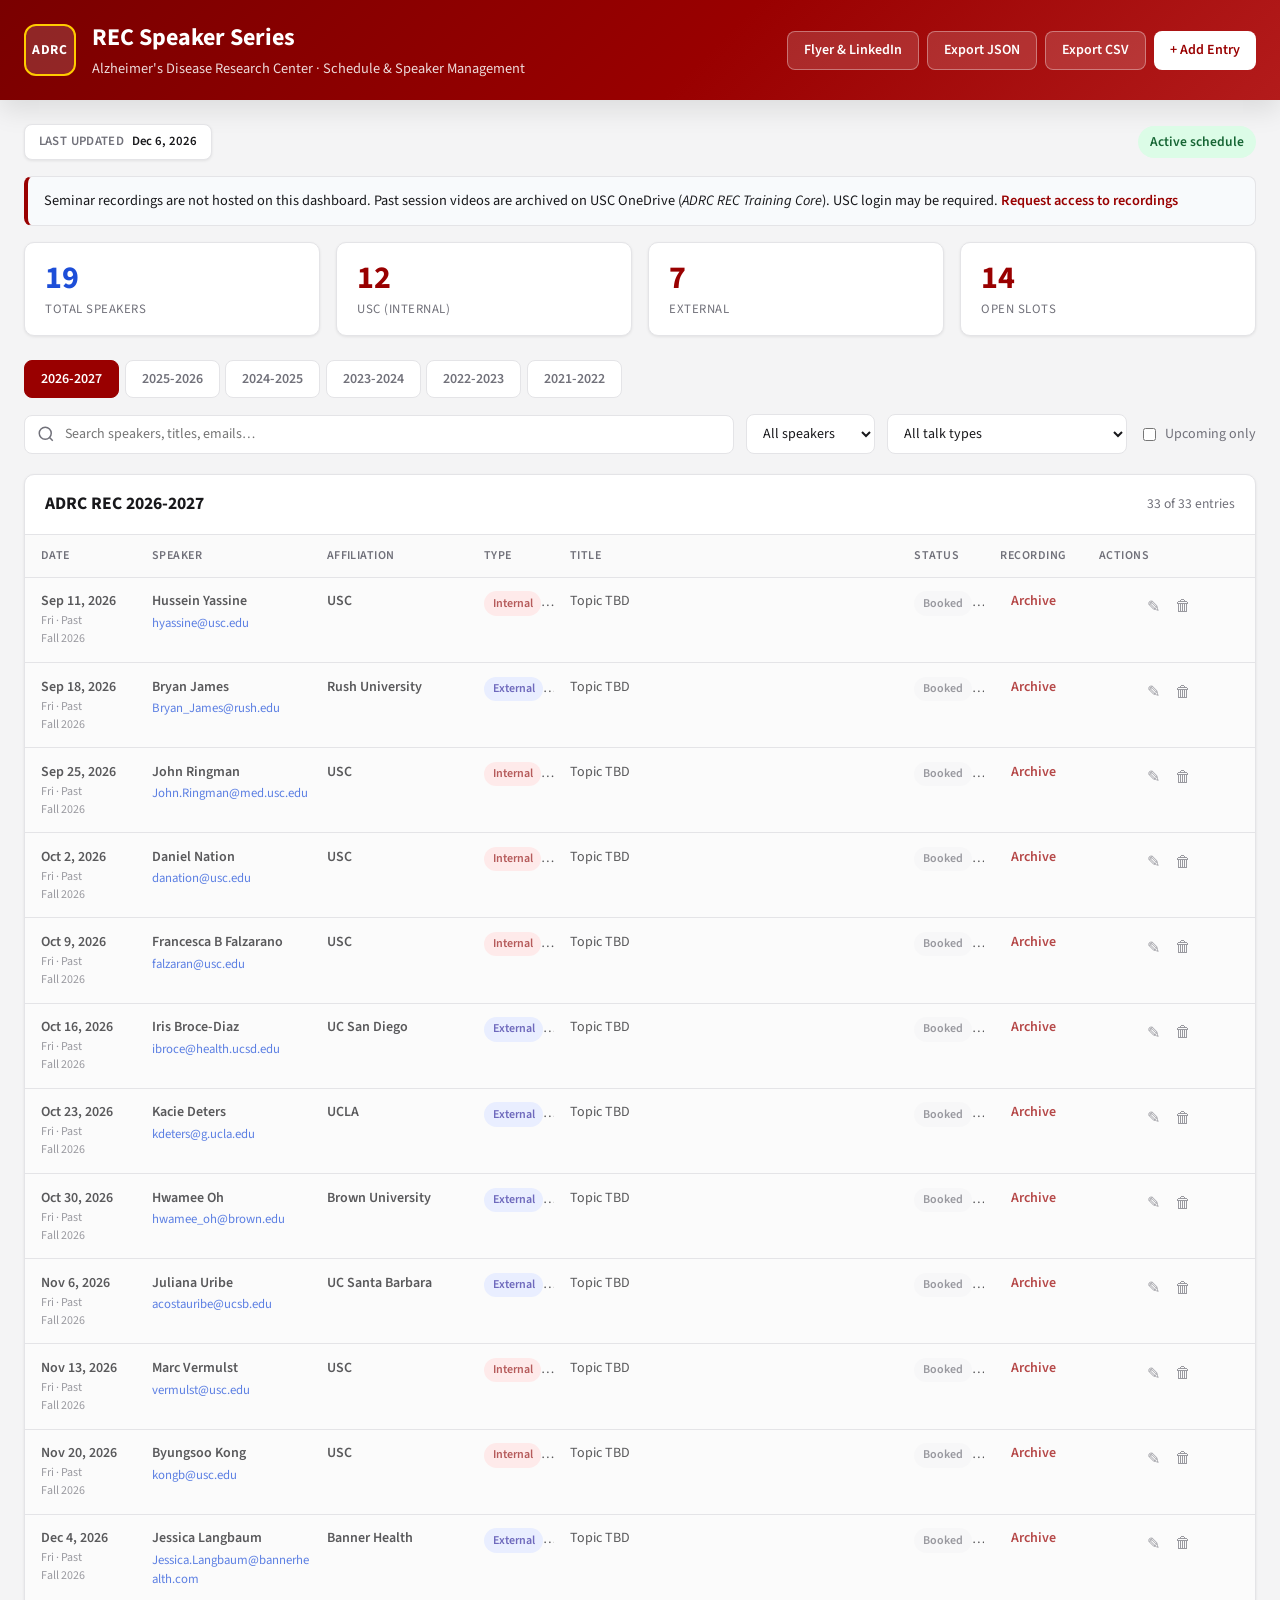
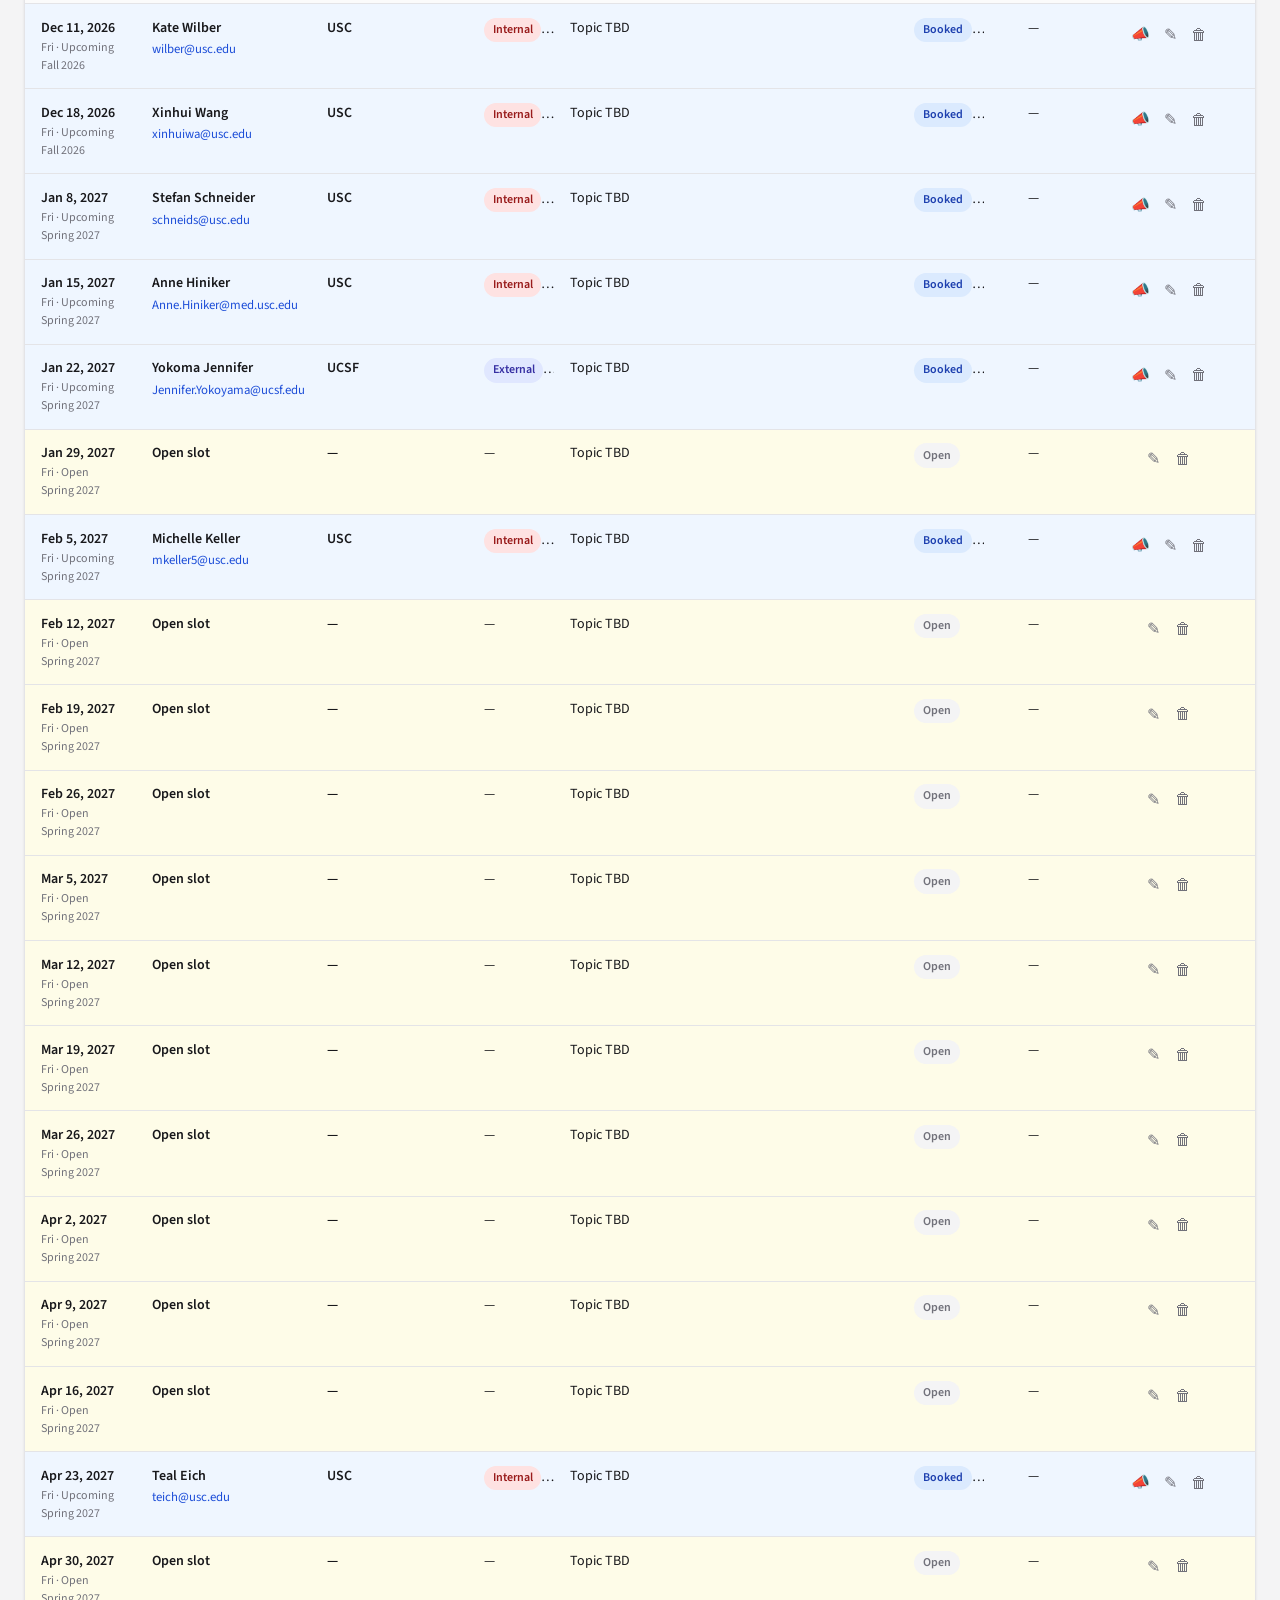
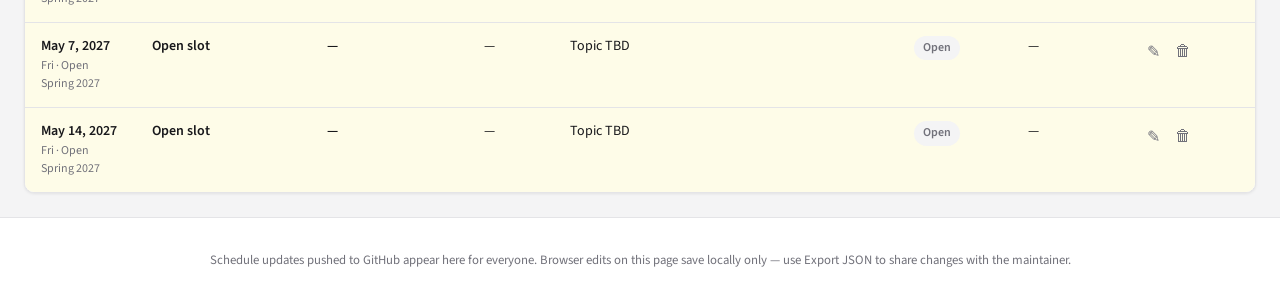
==== index.html @ efe8c53b "Fix dashboard load failure when opening HTML files locally. Remove file:// block, add GitHub JSON fa" ====
<!DOCTYPE html>
<html lang="en">
<head>
  <meta charset="UTF-8">
  <meta name="viewport" content="width=device-width, initial-scale=1.0">
  <title>ADRC REC Speaker Series Dashboard</title>
  <link rel="stylesheet" href="css/styles.css">
  <link rel="preconnect" href="https://fonts.googleapis.com">
  <link rel="preconnect" href="https://fonts.gstatic.com" crossorigin>
  <link href="https://fonts.googleapis.com/css2?family=Source+Sans+3:wght@400;500;600;700&display=swap" rel="stylesheet">
</head>
<body>
  <div class="app">
    <header class="header">
      <div class="header-content">
        <div class="header-brand">
          <div class="header-logo">ADRC</div>
          <div>
            <h1>REC Speaker Series</h1>
            <p class="subtitle">Alzheimer's Disease Research Center · Schedule &amp; Speaker Management</p>
          </div>
        </div>
        <div class="header-actions">
          <a href="marketing.html" class="btn btn-secondary" id="nav-marketing">Flyer &amp; LinkedIn</a>
          <button type="button" class="btn btn-secondary" id="btn-export-json" title="Download JSON backup">Export JSON</button>
          <button type="button" class="btn btn-secondary" id="btn-export-csv" title="Download CSV for current year">Export CSV</button>
          <button type="button" class="btn btn-primary" id="btn-add-entry">+ Add Entry</button>
        </div>
      </div>
    </header>

    <main class="main">
      <div class="meta-row">
        <div class="last-updated-box" id="last-updated-box">
          <span class="last-updated-label">Last updated</span>
          <span class="last-updated-value" id="last-updated-value">—</span>
        </div>
        <div class="season-status" id="season-status"></div>
      </div>

      <div class="recordings-banner">
        Seminar recordings are not hosted on this dashboard. Past session videos are archived on USC OneDrive
        (<em>ADRC REC Training Core</em>). USC login may be required.
        <a id="recordings-access-link" href="mailto:nikkhahb@usc.edu">Request access to recordings</a>
      </div>

      <section class="stats-bar" id="stats-bar"></section>

      <section class="controls">
        <div class="year-tabs" id="year-tabs" role="tablist"></div>
        <div class="filters">
          <div class="search-box">
            <svg width="18" height="18" viewBox="0 0 24 24" fill="none" stroke="currentColor" stroke-width="2">
              <circle cx="11" cy="11" r="8"/><path d="m21 21-4.3-4.3"/>
            </svg>
            <input type="search" id="search-input" placeholder="Search speakers, titles, emails…" autocomplete="off">
          </div>
          <select id="filter-speaker-type" class="filter-select">
            <option value="">All speakers</option>
            <option value="Internal">USC (Internal)</option>
            <option value="External">External</option>
          </select>
          <select id="filter-type" class="filter-select">
            <option value="">All talk types</option>
          </select>
          <label class="toggle-label">
            <input type="checkbox" id="upcoming-only">
            Upcoming only
          </label>
        </div>
      </section>

      <section class="schedule-section">
        <div class="section-header">
          <h2 id="year-title">Schedule</h2>
          <span class="entry-count" id="entry-count"></span>
        </div>
        <div class="table-wrap">
          <table class="schedule-table" id="schedule-table">
            <thead>
              <tr>
                <th class="col-date">Date</th>
                <th class="col-speaker">Speaker</th>
                <th class="col-affiliation">Affiliation</th>
                <th class="col-type">Type</th>
                <th class="col-title">Title</th>
                <th class="col-status">Status</th>
                <th class="col-recording">Recording</th>
                <th class="col-actions actions-col">Actions</th>
              </tr>
            </thead>
            <tbody id="schedule-body"></tbody>
          </table>
          <div class="empty-state hidden" id="empty-state">
            <p>No entries match your filters.</p>
            <button type="button" class="btn btn-primary" id="btn-add-from-empty">Add a speaker</button>
          </div>
        </div>
      </section>
    </main>

    <footer class="footer">
      <p>Schedule updates pushed to GitHub appear here for everyone. Browser edits on this page save locally only — use Export JSON to share changes with the maintainer.</p>
    </footer>
  </div>

  <!-- Entry Modal -->
  <div class="modal-overlay hidden" id="modal-overlay">
    <div class="modal" role="dialog" aria-labelledby="modal-title">
      <div class="modal-header">
        <h3 id="modal-title">Add Entry</h3>
        <button type="button" class="modal-close" id="modal-close" aria-label="Close">&times;</button>
      </div>
      <form id="entry-form" class="modal-body">
        <input type="hidden" id="entry-id">
        <input type="hidden" id="entry-year">

        <div class="form-row">
          <label class="form-label" for="entry-name">Speaker name</label>
          <input type="text" id="entry-name" class="form-input" placeholder="Dr. Jane Smith">
        </div>

        <div class="form-row">
          <label class="form-label" for="entry-email">Email</label>
          <input type="email" id="entry-email" class="form-input" placeholder="name@usc.edu">
        </div>

        <div class="form-row">
          <label class="form-label" for="entry-affiliation">University affiliation</label>
          <input type="text" id="entry-affiliation" class="form-input" placeholder="e.g. USC, UCLA, Mayo Clinic">
        </div>

        <div class="form-row">
          <label class="form-label" for="entry-speaker-type">Speaker type</label>
          <select id="entry-speaker-type" class="form-input">
            <option value="">— Auto-detect from email —</option>
            <option value="Internal">Internal (USC)</option>
            <option value="External">External</option>
          </select>
        </div>

        <div class="form-row">
          <label class="form-label" for="entry-date">Date</label>
          <input type="date" id="entry-date" class="form-input" required>
        </div>

        <div class="form-row">
          <label class="form-label" for="entry-title">Title / notes</label>
          <textarea id="entry-title" class="form-input" rows="3" placeholder="Talk title or holiday note"></textarea>
        </div>

        <div class="form-row">
          <label class="form-label" for="entry-talk-type">Talk type</label>
          <select id="entry-talk-type" class="form-input">
            <option value="">— Select —</option>
            <option value="Invited Speaker">Invited Speaker</option>
            <option value="External Speaker">External Speaker</option>
            <option value="Career Development">Career Development</option>
            <option value="Case Conference">Case Conference</option>
            <option value="National Webinar">National Webinar</option>
            <option value="Journal Club">Journal Club</option>
            <option value="Other">Other (custom)</option>
          </select>
        </div>

        <div class="form-row hidden" id="custom-type-row">
          <label class="form-label" for="entry-talk-type-custom">Custom talk type</label>
          <input type="text" id="entry-talk-type-custom" class="form-input" placeholder="e.g. Invited Speaker [by Dr. Ringman]">
        </div>

        <div class="form-row">
          <label class="form-label" for="entry-recording-url">Recording link <span class="form-optional">(optional)</span></label>
          <input type="url" id="entry-recording-url" class="form-input" placeholder="Paste OneDrive link for this talk's video">
          <p class="form-hint">Past talks without a direct link show an Archive button to the shared OneDrive folder.</p>
        </div>

        <fieldset class="form-fieldset">
          <legend class="form-legend">Marketing / flyer</legend>

          <div class="form-row">
            <label class="form-label" for="entry-professional-title">Professional title</label>
            <input type="text" id="entry-professional-title" class="form-input" placeholder="Associate Professor of Neurology">
          </div>

          <div class="form-row">
            <label class="form-label" for="entry-headshot-url">Headshot URL</label>
            <input type="url" id="entry-headshot-url" class="form-input" placeholder="https://… photo link for flyer">
          </div>

          <div class="form-row">
            <label class="form-label" for="entry-meeting-link">Zoom / registration link</label>
            <input type="url" id="entry-meeting-link" class="form-input" placeholder="https://usc.zoom.us/j/…">
          </div>

          <div class="form-row">
            <label class="form-label" for="entry-meeting-time">Meeting time</label>
            <input type="text" id="entry-meeting-time" class="form-input" placeholder="Fridays · 1:00–2:00 PM Pacific Time">
          </div>
        </fieldset>

        <div class="modal-footer">
          <button type="button" class="btn btn-danger hidden" id="btn-delete-entry">Delete</button>
          <div class="modal-footer-right">
            <button type="button" class="btn btn-secondary" id="btn-cancel">Cancel</button>
            <button type="submit" class="btn btn-primary">Save</button>
          </div>
        </div>
      </form>
    </div>
  </div>

  <div class="toast hidden" id="toast"></div>

  <script src="js/data-loader.js?v=1"></script>
  <script src="js/app.js?v=12"></script>
</body>
</html>
---- css/styles.css ----
:root {
  --cardinal: #990000;
  --cardinal-dark: #7a0000;
  --cardinal-light: #b31b1b;
  --gold: #ffcc00;
  --bg: #f4f4f5;
  --surface: #ffffff;
  --border: #e4e4e7;
  --text: #18181b;
  --text-muted: #71717a;
  --success: #16a34a;
  --warning: #ca8a04;
  --danger: #dc2626;
  --blocked: #78716c;
  --upcoming: #1d4ed8;
  --shadow: 0 1px 3px rgba(0, 0, 0, 0.08);
  --shadow-lg: 0 10px 25px rgba(0, 0, 0, 0.1);
  --radius: 10px;
  --font: 'Source Sans 3', system-ui, -apple-system, sans-serif;
}

*, *::before, *::after { box-sizing: border-box; }

body {
  margin: 0;
  font-family: var(--font);
  background: var(--bg);
  color: var(--text);
  line-height: 1.5;
  min-height: 100vh;
}

.app { min-height: 100vh; display: flex; flex-direction: column; }

/* Header */
.header {
  background: linear-gradient(135deg, var(--cardinal-dark) 0%, var(--cardinal) 55%, var(--cardinal-light) 100%);
  color: white;
  padding: 1.25rem 1.5rem;
  box-shadow: var(--shadow-lg);
}

.header-content {
  max-width: 1280px;
  margin: 0 auto;
  display: flex;
  align-items: center;
  justify-content: space-between;
  gap: 1rem;
  flex-wrap: wrap;
}

.header-brand { display: flex; align-items: center; gap: 1rem; }

.header-logo {
  width: 52px;
  height: 52px;
  background: rgba(255, 255, 255, 0.15);
  border: 2px solid var(--gold);
  border-radius: 12px;
  display: flex;
  align-items: center;
  justify-content: center;
  font-weight: 700;
  font-size: 0.85rem;
  letter-spacing: 0.05em;
}

.header h1 {
  margin: 0;
  font-size: 1.5rem;
  font-weight: 700;
}

.subtitle {
  margin: 0.15rem 0 0;
  opacity: 0.85;
  font-size: 0.9rem;
}

.header-actions { display: flex; gap: 0.5rem; flex-wrap: wrap; }

/* Buttons */
.btn {
  font-family: inherit;
  font-size: 0.875rem;
  font-weight: 600;
  padding: 0.5rem 1rem;
  border-radius: 8px;
  border: none;
  cursor: pointer;
  transition: background 0.15s, transform 0.1s;
  white-space: nowrap;
}

.btn:active { transform: scale(0.98); }

.btn-primary {
  background: white;
  color: var(--cardinal);
}

.btn-primary:hover { background: var(--gold); color: var(--text); }

.btn-secondary {
  background: rgba(255, 255, 255, 0.15);
  color: white;
  border: 1px solid rgba(255, 255, 255, 0.35);
}

.btn-secondary:hover { background: rgba(255, 255, 255, 0.25); }

.btn-danger {
  background: var(--danger);
  color: white;
}

.btn-danger:hover { background: #b91c1c; }

.btn-icon {
  background: none;
  border: none;
  cursor: pointer;
  padding: 0.35rem;
  border-radius: 6px;
  color: var(--text-muted);
  font-size: 1rem;
}

.btn-icon:hover { background: var(--bg); color: var(--cardinal); }

/* Main */
.main {
  flex: 1;
  max-width: 1280px;
  margin: 0 auto;
  padding: 1.5rem;
  width: 100%;
}

/* Meta row */
.meta-row {
  display: flex;
  align-items: center;
  justify-content: space-between;
  gap: 1rem;
  flex-wrap: wrap;
  margin-bottom: 1rem;
}

.last-updated-box {
  display: inline-flex;
  align-items: center;
  gap: 0.5rem;
  background: var(--surface);
  border: 1px solid var(--border);
  border-radius: 8px;
  padding: 0.45rem 0.85rem;
  font-size: 0.8rem;
  box-shadow: var(--shadow);
}

.last-updated-label {
  color: var(--text-muted);
  font-weight: 600;
  text-transform: uppercase;
  letter-spacing: 0.03em;
}

.last-updated-value {
  color: var(--text);
  font-weight: 600;
}

.season-status {
  font-size: 0.85rem;
  font-weight: 600;
  padding: 0.35rem 0.75rem;
  border-radius: 999px;
}

.season-status.active {
  background: #dcfce7;
  color: #166534;
}

.season-status.archive {
  background: #f4f4f5;
  color: var(--text-muted);
}

.recordings-banner {
  background: #f8fafc;
  border: 1px solid var(--border);
  border-left: 4px solid var(--cardinal);
  border-radius: 8px;
  padding: 0.85rem 1rem;
  margin-bottom: 1rem;
  font-size: 0.9rem;
  color: var(--text);
  line-height: 1.5;
}

.recordings-banner a {
  color: var(--cardinal);
  font-weight: 600;
  text-decoration: none;
  white-space: nowrap;
}

.recordings-banner a:hover { text-decoration: underline; }

/* Stats */
.stats-bar {
  display: grid;
  grid-template-columns: repeat(auto-fit, minmax(160px, 1fr));
  gap: 1rem;
  margin-bottom: 1.5rem;
}

.stat-card {
  background: var(--surface);
  border-radius: var(--radius);
  padding: 1rem 1.25rem;
  box-shadow: var(--shadow);
  border: 1px solid var(--border);
}

.stat-value {
  font-size: 2rem;
  font-weight: 700;
  color: var(--cardinal);
  line-height: 1.2;
  min-height: 2rem;
}

.stat-label {
  font-size: 0.8rem;
  color: var(--text-muted);
  text-transform: uppercase;
  letter-spacing: 0.04em;
  margin-top: 0.15rem;
}

.stat-card.highlight .stat-value { color: var(--upcoming); }

/* Controls */
.controls { margin-bottom: 1.25rem; }

.year-tabs {
  display: flex;
  gap: 0.35rem;
  flex-wrap: wrap;
  margin-bottom: 1rem;
}

.year-tab {
  font-family: inherit;
  font-size: 0.875rem;
  font-weight: 600;
  padding: 0.5rem 1rem;
  border-radius: 8px;
  border: 1px solid var(--border);
  background: var(--surface);
  color: var(--text-muted);
  cursor: pointer;
  transition: all 0.15s;
}

.year-tab:hover { border-color: var(--cardinal); color: var(--cardinal); }

.year-tab.active {
  background: var(--cardinal);
  border-color: var(--cardinal);
  color: white;
}

.filters {
  display: flex;
  gap: 0.75rem;
  flex-wrap: wrap;
  align-items: center;
}

.search-box {
  flex: 1;
  min-width: 220px;
  display: flex;
  align-items: center;
  gap: 0.5rem;
  background: var(--surface);
  border: 1px solid var(--border);
  border-radius: 8px;
  padding: 0.45rem 0.75rem;
  color: var(--text-muted);
}

.search-box input {
  flex: 1;
  border: none;
  outline: none;
  font-family: inherit;
  font-size: 0.875rem;
  background: transparent;
  color: var(--text);
}

.filter-select {
  font-family: inherit;
  font-size: 0.875rem;
  padding: 0.5rem 0.75rem;
  border-radius: 8px;
  border: 1px solid var(--border);
  background: var(--surface);
  color: var(--text);
  cursor: pointer;
}

.toggle-label {
  display: flex;
  align-items: center;
  gap: 0.4rem;
  font-size: 0.875rem;
  color: var(--text-muted);
  cursor: pointer;
  user-select: none;
}

/* Schedule table */
.schedule-section {
  background: var(--surface);
  border-radius: var(--radius);
  box-shadow: var(--shadow);
  border: 1px solid var(--border);
  overflow: hidden;
}

.section-header {
  display: flex;
  align-items: center;
  justify-content: space-between;
  padding: 1rem 1.25rem;
  border-bottom: 1px solid var(--border);
}

.section-header h2 {
  margin: 0;
  font-size: 1.1rem;
}

.entry-count {
  font-size: 0.85rem;
  color: var(--text-muted);
}

.table-wrap { overflow-x: auto; }

.schedule-table {
  width: 100%;
  border-collapse: collapse;
  font-size: 0.875rem;
  table-layout: fixed;
}

.col-date { width: 9%; }
.col-speaker { width: 15%; }
.col-affiliation { width: 12%; }
.col-type { width: 7%; }
.col-title { width: 28%; }
.col-status { width: 7%; }
.col-recording { width: 8%; }
.col-actions { width: 7%; }

.schedule-table th,
.schedule-table td {
  overflow: hidden;
  text-overflow: ellipsis;
}

.schedule-table th.col-speaker,
.schedule-table td.speaker-cell {
  padding-right: 0.4rem;
}

.schedule-table th.col-affiliation,
.schedule-table td.affiliation-cell {
  padding-left: 0.4rem;
  padding-right: 0.4rem;
}

.schedule-table th {
  text-align: left;
  padding: 0.75rem 1rem;
  background: #fafafa;
  font-weight: 600;
  font-size: 0.75rem;
  text-transform: uppercase;
  letter-spacing: 0.04em;
  color: var(--text-muted);
  border-bottom: 1px solid var(--border);
  white-space: nowrap;
}

.schedule-table td {
  padding: 0.85rem 1rem;
  border-bottom: 1px solid var(--border);
  vertical-align: top;
}

.schedule-table tbody tr:last-child td { border-bottom: none; }

.schedule-table tbody tr:hover { background: #fafafa; }

.schedule-table tbody tr.row-upcoming {
  background: #eff6ff;
}

.schedule-table tbody tr.row-upcoming:hover { background: #dbeafe; }

.schedule-table tbody tr.row-past {
  background: #fafafa;
  opacity: 0.72;
}

.schedule-table tbody tr.row-past:hover { opacity: 0.85; }

.schedule-table tbody tr.row-blocked {
  background: #fafaf9;
  color: var(--blocked);
}

.schedule-table tbody tr.row-blocked td { font-style: italic; }

.date-cell { white-space: nowrap; font-weight: 600; min-width: 110px; }

.date-cell .day-name {
  display: block;
  font-size: 0.75rem;
  font-weight: 400;
  color: var(--text-muted);
}

.speaker-cell {
  max-width: 0;
  word-wrap: break-word;
}

.speaker-cell .speaker-name { font-weight: 600; }

.speaker-cell .speaker-email {
  display: block;
  font-size: 0.8rem;
  color: var(--text-muted);
  margin-top: 0.1rem;
}

.speaker-cell .speaker-email a {
  color: var(--upcoming);
  text-decoration: none;
}

.speaker-cell .speaker-email a:hover { text-decoration: underline; }

.title-cell {
  max-width: 0;
  word-wrap: break-word;
  white-space: normal;
}

.affiliation-cell {
  font-size: 0.875rem;
  max-width: 0;
  word-wrap: break-word;
  white-space: normal;
}

.affiliation-cell .affiliation-name { font-weight: 600; }

.type-badge {
  display: inline-block;
  font-size: 0.75rem;
  font-weight: 600;
  padding: 0.2rem 0.55rem;
  border-radius: 999px;
  background: #f4f4f5;
  color: var(--text-muted);
  white-space: nowrap;
}

.type-badge.invited { background: #fef3c7; color: #92400e; }
.type-badge.external { background: #dbeafe; color: #1e40af; }
.type-badge.career { background: #dcfce7; color: #166534; }
.type-badge.case { background: #f3e8ff; color: #6b21a8; }
.type-badge.blocked { background: #f5f5f4; color: var(--blocked); }
.type-badge.internal { background: #fee2e2; color: #991b1b; }
.type-badge.external { background: #e0e7ff; color: #3730a3; }

.type-cell { white-space: nowrap; }

.recording-cell {
  white-space: nowrap;
  text-align: center;
}

.recording-link {
  color: var(--cardinal);
  font-weight: 600;
  text-decoration: none;
}

.recording-link:hover { text-decoration: underline; }

.form-optional {
  font-weight: 400;
  color: var(--text-muted);
}

.form-hint {
  margin: 0.35rem 0 0;
  font-size: 0.8rem;
  color: var(--text-muted);
  line-height: 1.4;
}

.form-fieldset {
  border: 1px solid var(--border);
  border-radius: 8px;
  padding: 0.75rem 1rem 0.5rem;
  margin: 0.5rem 0 0;
}

.form-legend {
  font-size: 0.8rem;
  font-weight: 700;
  text-transform: uppercase;
  letter-spacing: 0.04em;
  color: var(--text-muted);
  padding: 0 0.35rem;
}

.btn-flyer {
  text-decoration: none;
  font-size: 0.95rem;
}

.header-actions a.btn {
  text-decoration: none;
  display: inline-flex;
  align-items: center;
}

.schedule-table tbody tr.row-open {
  background: #fefce8;
}

.schedule-table tbody tr.row-open:hover { background: #fef9c3; }

.type-badge.scheduled { background: #dbeafe; color: #1e40af; }

.actions-col { width: 100px; text-align: center; }

.row-actions {
  display: flex;
  gap: 0.2rem;
  align-items: center;
  justify-content: center;
}

.empty-state {
  text-align: center;
  padding: 3rem 1rem;
  color: var(--text-muted);
}

.empty-state p { margin-bottom: 1rem; }

.empty-state a {
  color: var(--cardinal);
  font-weight: 600;
}

.hidden { display: none !important; }

/* Footer */
.footer {
  text-align: center;
  padding: 1.25rem;
  font-size: 0.8rem;
  color: var(--text-muted);
  border-top: 1px solid var(--border);
  background: var(--surface);
}

.footer code {
  background: var(--bg);
  padding: 0.15rem 0.4rem;
  border-radius: 4px;
  font-size: 0.75rem;
}

/* Modal */
.modal-overlay {
  position: fixed;
  inset: 0;
  background: rgba(0, 0, 0, 0.45);
  display: flex;
  align-items: center;
  justify-content: center;
  padding: 1rem;
  z-index: 1000;
}

.modal {
  background: var(--surface);
  border-radius: var(--radius);
  width: 100%;
  max-width: 520px;
  max-height: 90vh;
  overflow-y: auto;
  box-shadow: var(--shadow-lg);
}

.modal-header {
  display: flex;
  align-items: center;
  justify-content: space-between;
  padding: 1rem 1.25rem;
  border-bottom: 1px solid var(--border);
}

.modal-header h3 { margin: 0; font-size: 1.1rem; }

.modal-close {
  background: none;
  border: none;
  font-size: 1.5rem;
  cursor: pointer;
  color: var(--text-muted);
  line-height: 1;
  padding: 0.25rem;
}

.modal-close:hover { color: var(--text); }

.modal-body { padding: 1.25rem; }

.form-row { margin-bottom: 1rem; }

.form-label {
  display: block;
  font-size: 0.8rem;
  font-weight: 600;
  margin-bottom: 0.35rem;
  color: var(--text-muted);
  text-transform: uppercase;
  letter-spacing: 0.03em;
}

.form-input {
  width: 100%;
  font-family: inherit;
  font-size: 0.9rem;
  padding: 0.55rem 0.75rem;
  border: 1px solid var(--border);
  border-radius: 8px;
  background: white;
  color: var(--text);
}

.form-input:focus {
  outline: none;
  border-color: var(--cardinal);
  box-shadow: 0 0 0 3px rgba(153, 0, 0, 0.12);
}

textarea.form-input { resize: vertical; min-height: 72px; }

.modal-footer {
  display: flex;
  align-items: center;
  justify-content: space-between;
  padding-top: 0.5rem;
  border-top: 1px solid var(--border);
  margin-top: 0.5rem;
}

.modal-footer-right { display: flex; gap: 0.5rem; margin-left: auto; }

/* Toast */
.toast {
  position: fixed;
  bottom: 1.5rem;
  right: 1.5rem;
  background: var(--text);
  color: white;
  padding: 0.75rem 1.25rem;
  border-radius: 8px;
  font-size: 0.875rem;
  font-weight: 500;
  box-shadow: var(--shadow-lg);
  z-index: 2000;
  animation: slideIn 0.25s ease;
}

.toast.success { background: var(--success); }

@keyframes slideIn {
  from { transform: translateY(1rem); opacity: 0; }
  to { transform: translateY(0); opacity: 1; }
}

/* Responsive */
@media (max-width: 768px) {
  .header-content { flex-direction: column; align-items: flex-start; }
  .header-actions { width: 100%; }
  .header-actions .btn { flex: 1; text-align: center; }
  .actions-col { display: none; }
  .schedule-table th:last-child,
  .schedule-table td:last-child { display: none; }
}
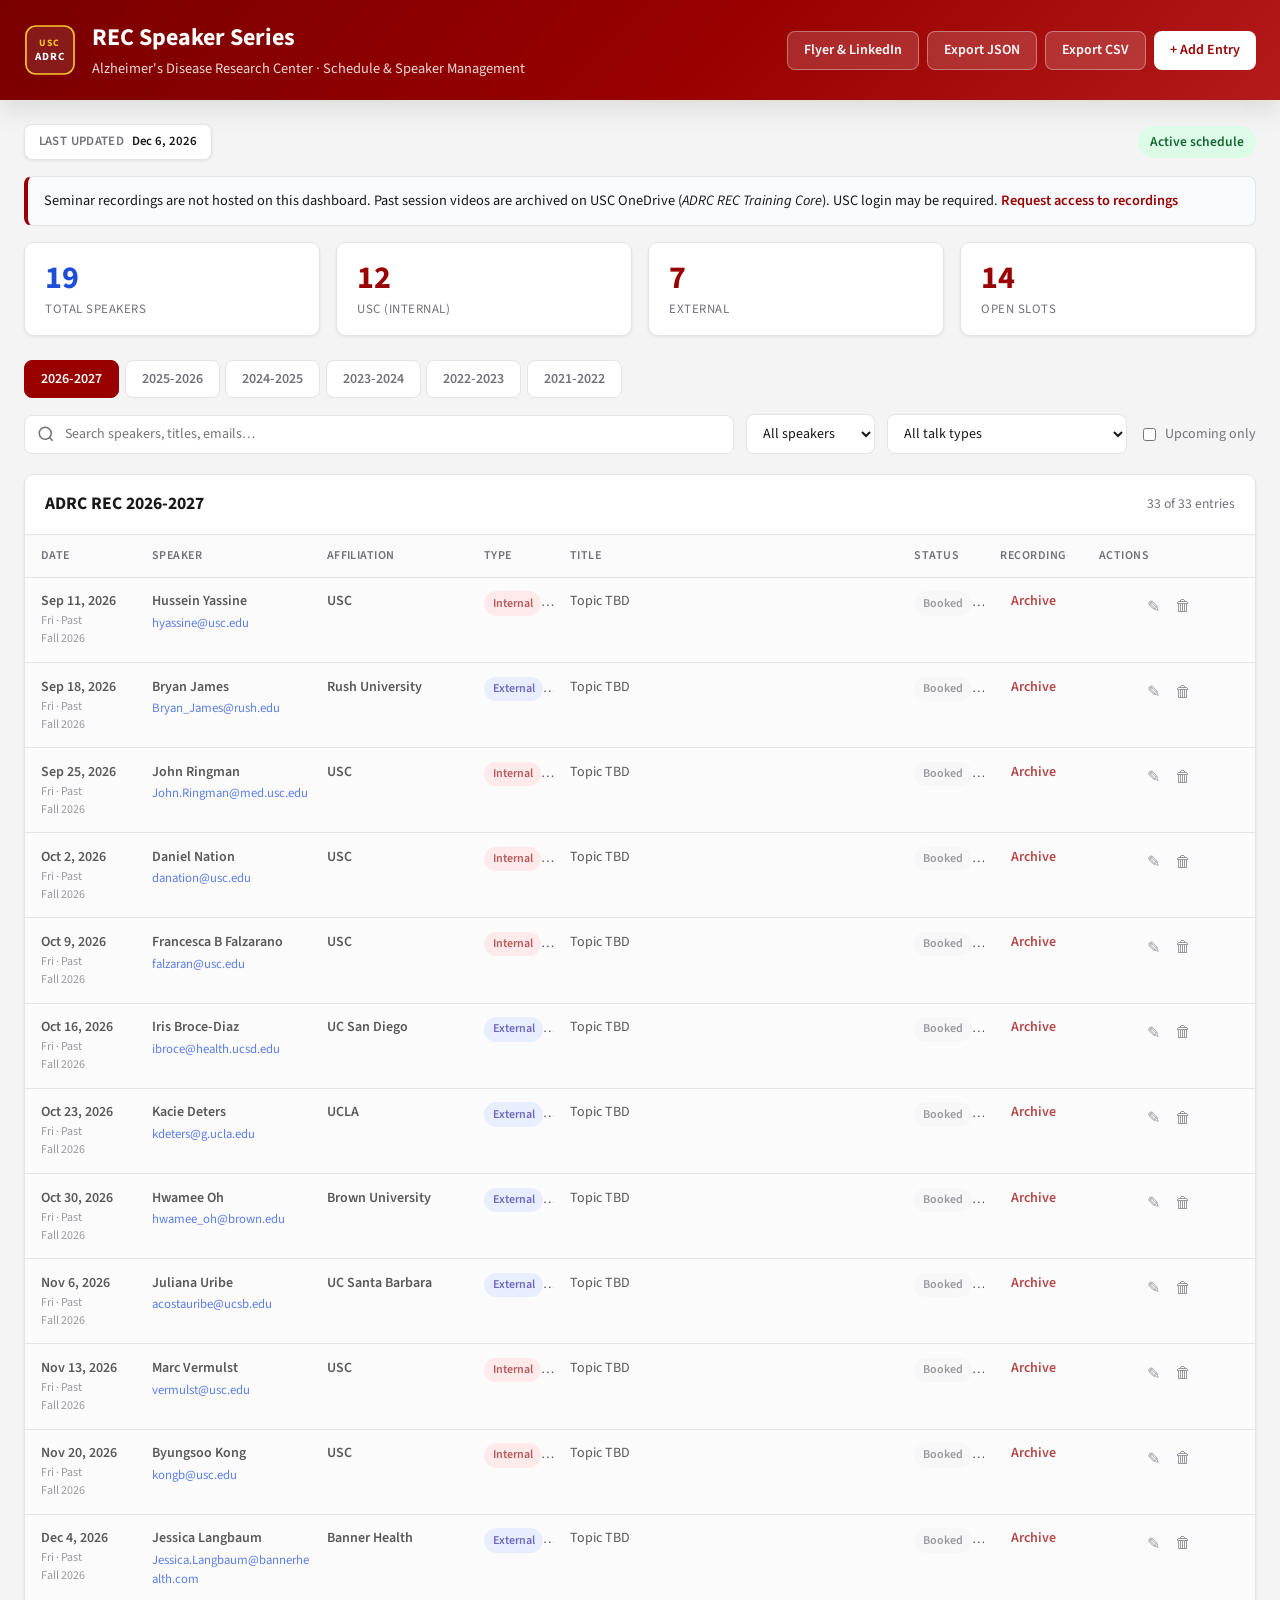
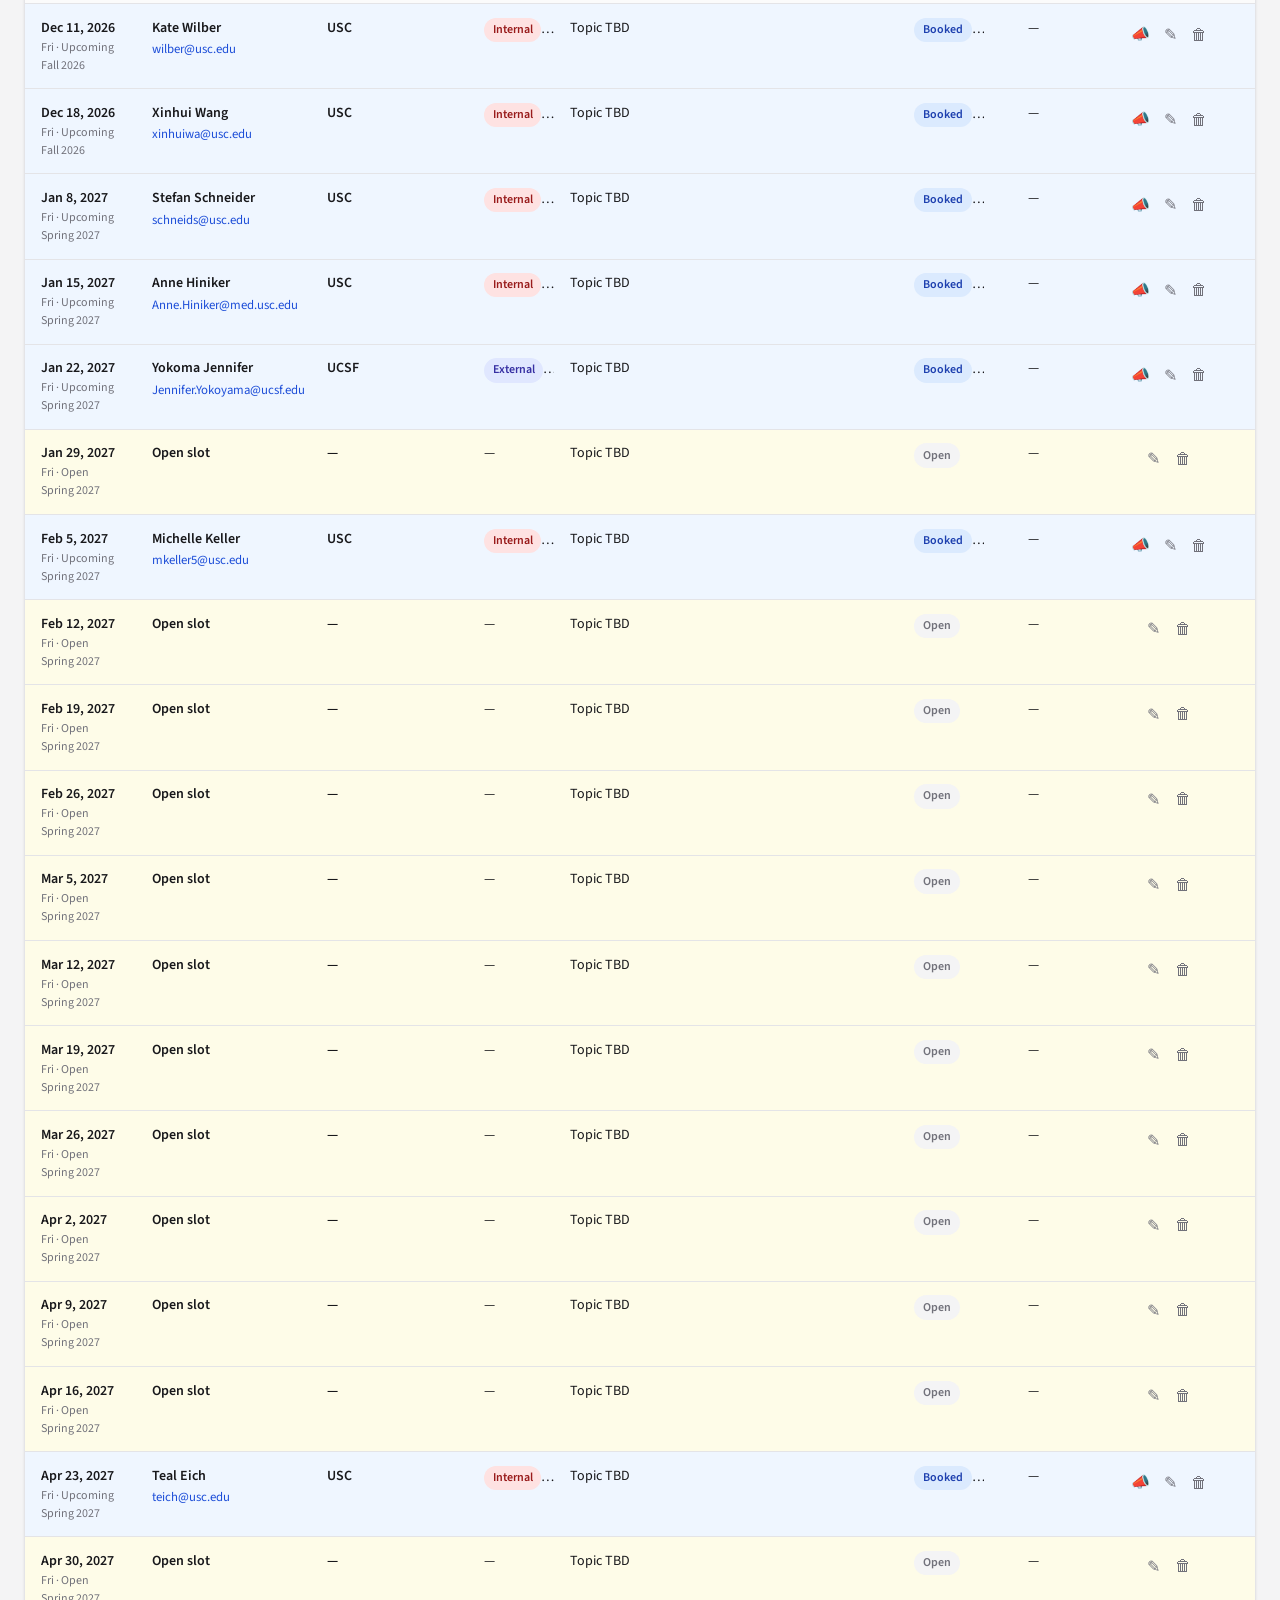
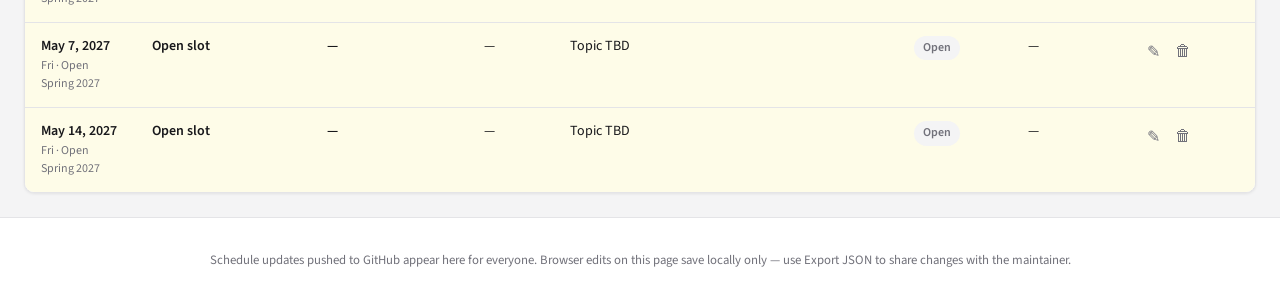
==== commit fc8ac947: "Replace cramped header logo with proper USC ADRC SVG mark. Stack USC and ADRC on separate lines in a" ====
--- a/index.html
+++ b/index.html
@@ -14,7 +14,13 @@
     <header class="header">
       <div class="header-content">
         <div class="header-brand">
-          <div class="header-logo">ADRC</div>
+          <div class="brand-mark brand-mark-sm" role="img" aria-label="USC ADRC">
+            <svg class="brand-mark-svg" viewBox="0 0 80 80" xmlns="http://www.w3.org/2000/svg" aria-hidden="true">
+              <rect x="3" y="3" width="74" height="74" rx="15" fill="rgba(255,255,255,0.1)" stroke="#FFC72C" stroke-width="2.5"/>
+              <text x="40" y="34" text-anchor="middle" fill="#FFC72C" font-family="'Source Sans 3', system-ui, sans-serif" font-size="15" font-weight="700" letter-spacing="3">USC</text>
+              <text x="40" y="56" text-anchor="middle" fill="#FFFFFF" font-family="'Source Sans 3', system-ui, sans-serif" font-size="17" font-weight="700" letter-spacing="1.5">ADRC</text>
+            </svg>
+          </div>
           <div>
             <h1>REC Speaker Series</h1>
             <p class="subtitle">Alzheimer's Disease Research Center · Schedule &amp; Speaker Management</p>
--- a/css/styles.css
+++ b/css/styles.css
@@ -66,6 +66,23 @@
   letter-spacing: 0.05em;
 }
 
+.brand-mark {
+  flex-shrink: 0;
+  line-height: 0;
+}
+
+.brand-mark-svg {
+  display: block;
+  width: 3.25rem;
+  height: 3.25rem;
+  filter: drop-shadow(0 3px 8px rgba(0, 0, 0, 0.2));
+}
+
+.brand-mark-sm .brand-mark-svg {
+  width: 3.25rem;
+  height: 3.25rem;
+}
+
 .header h1 {
   margin: 0;
   font-size: 1.5rem;
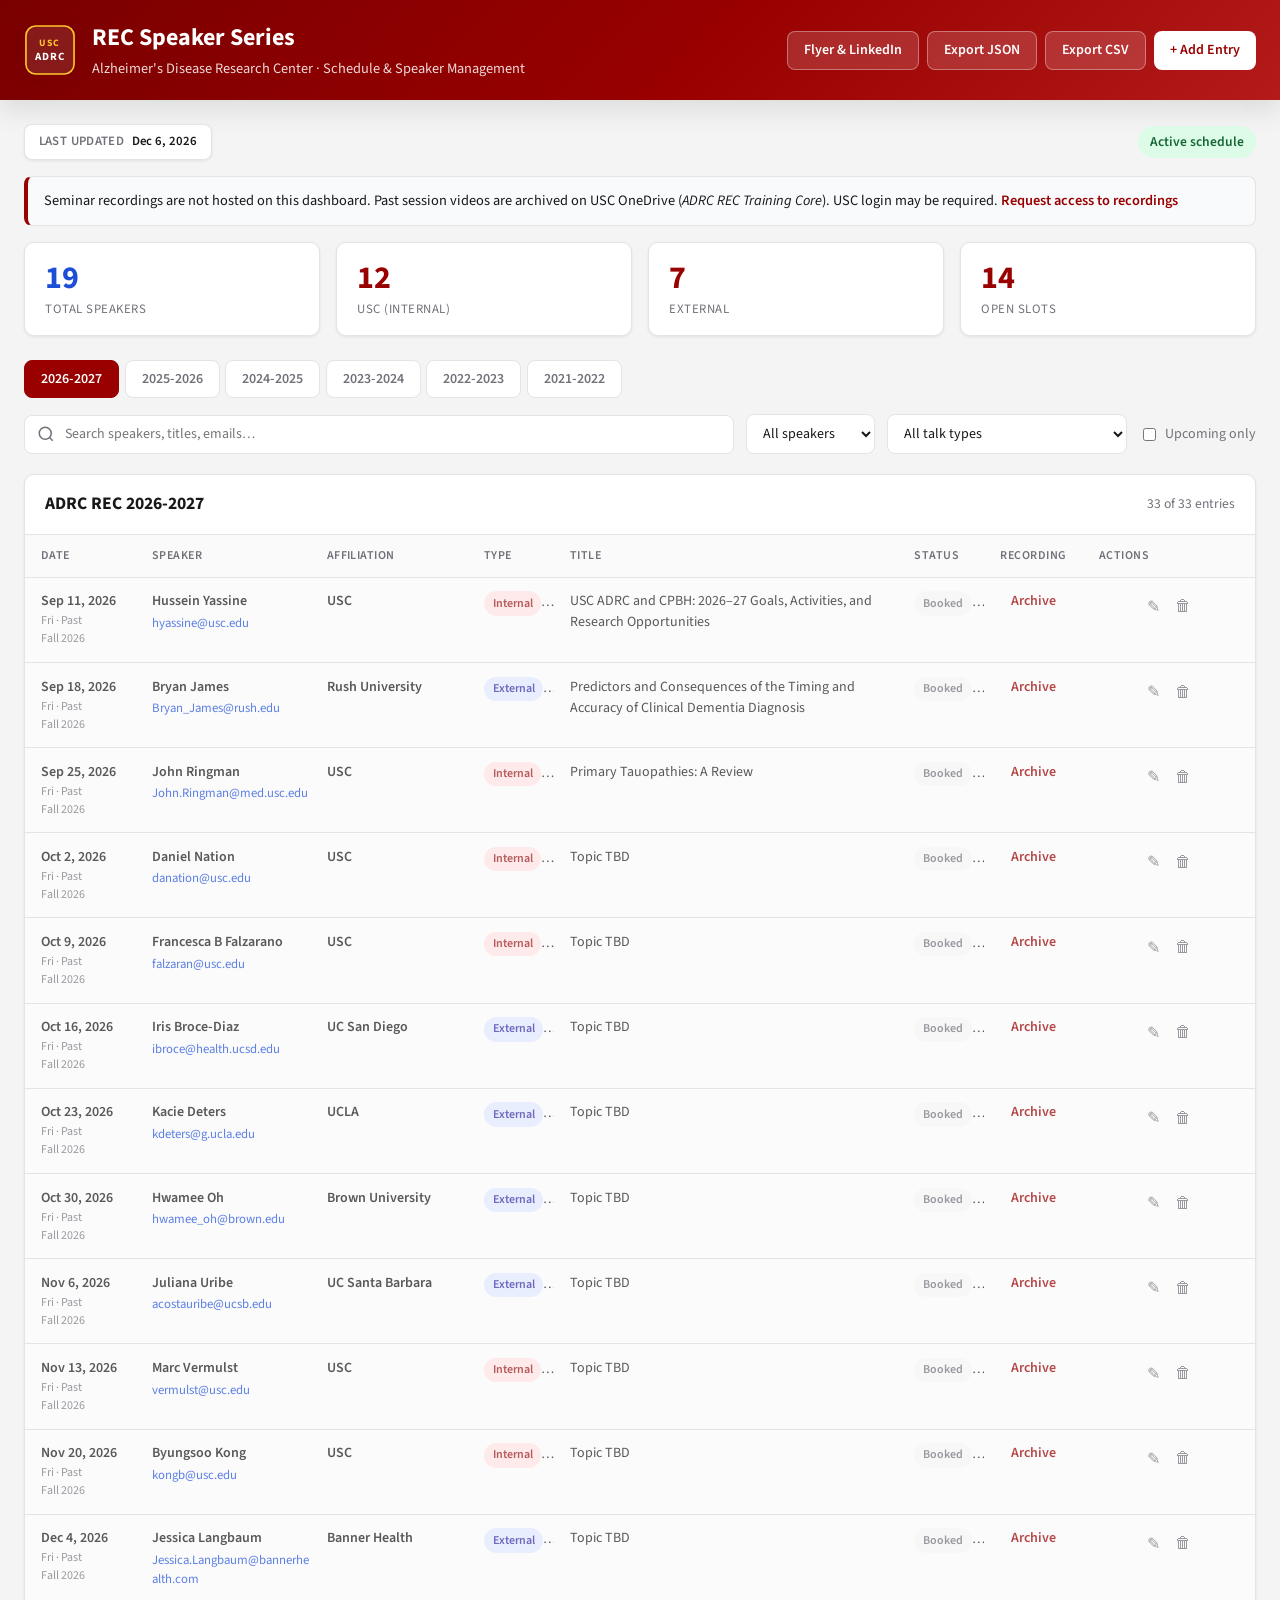
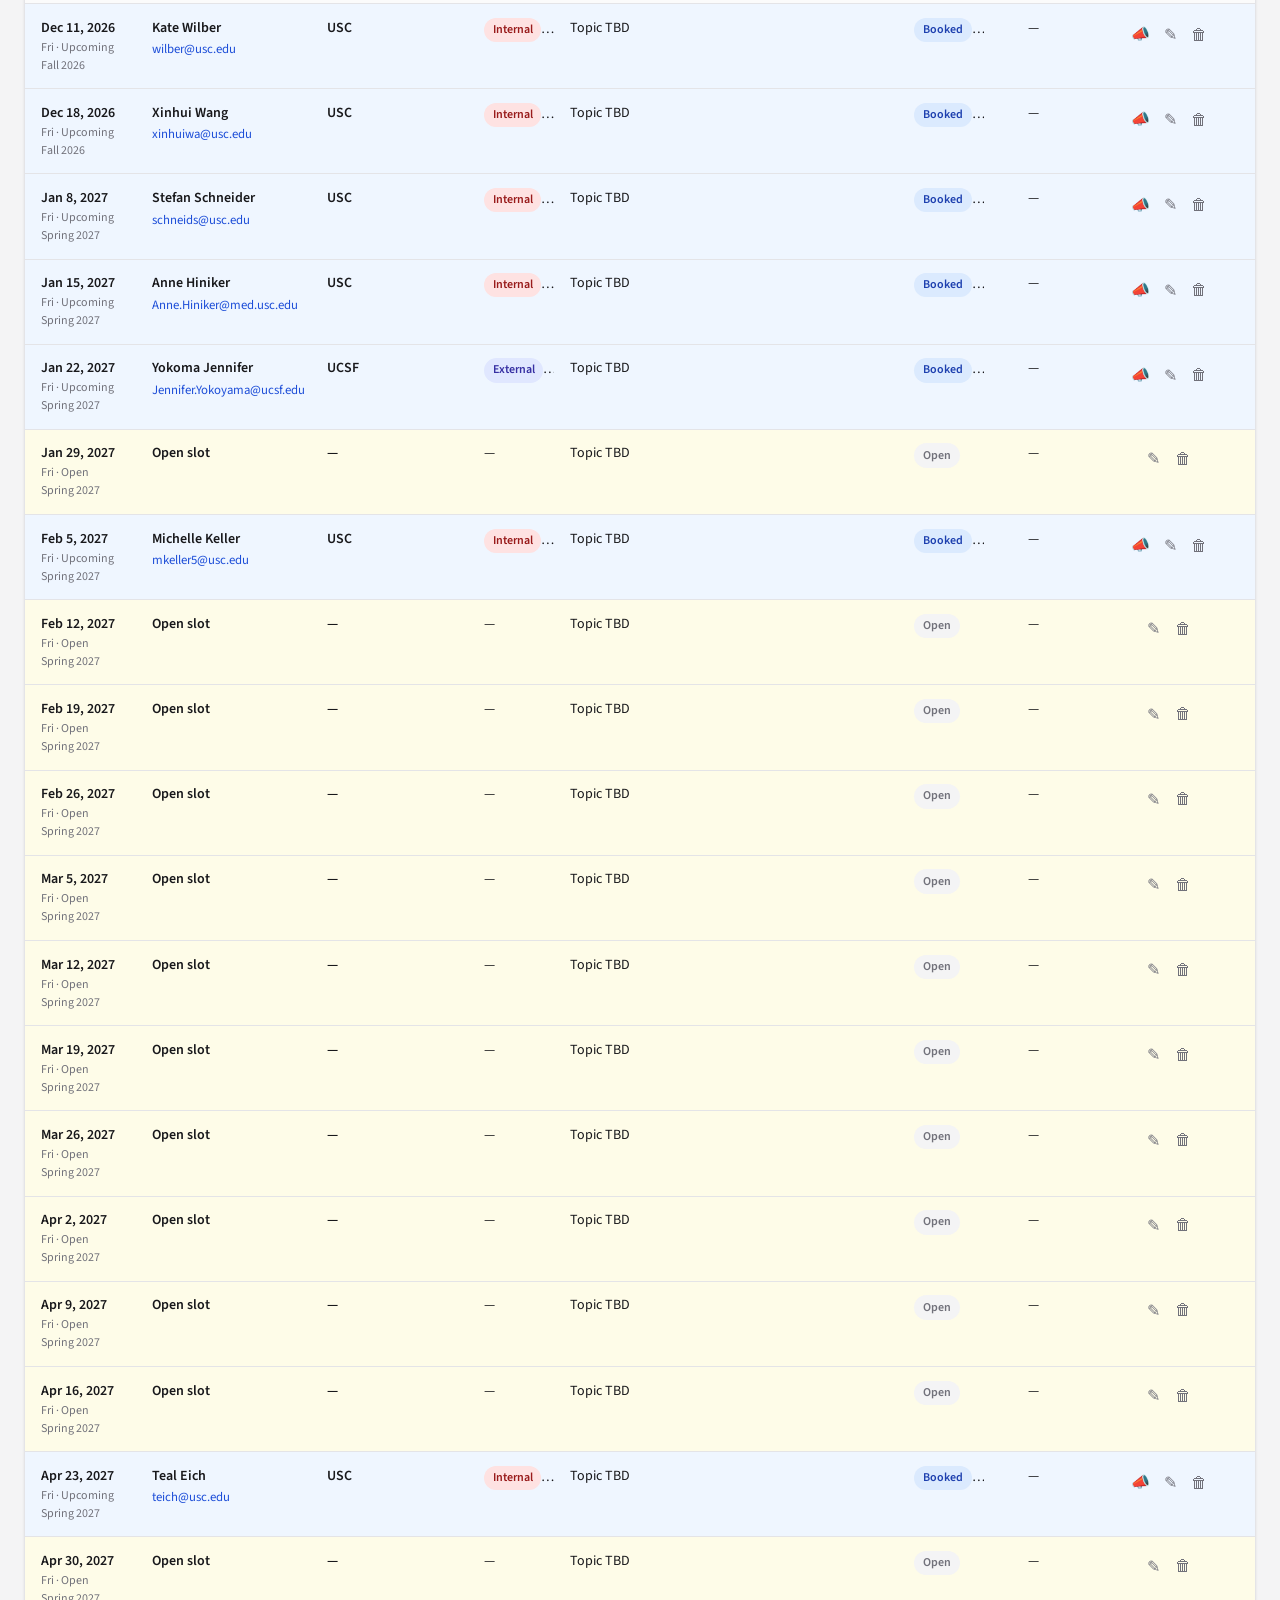
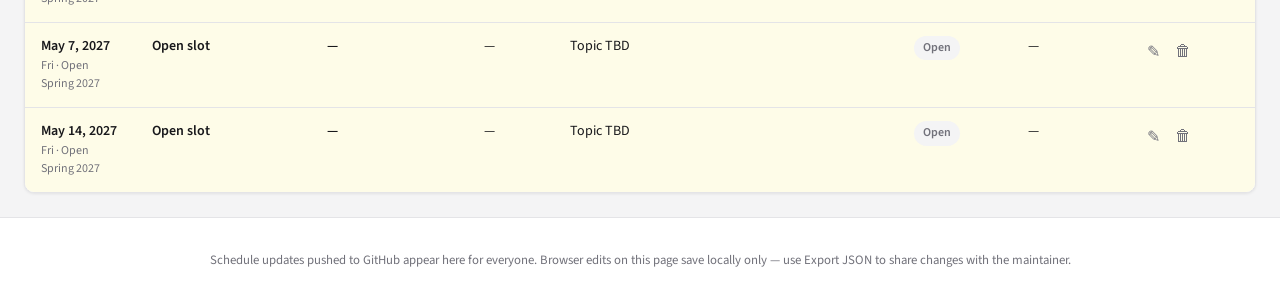
==== commit 8b838a16: "Add Fall 2026 talk titles for the first three REC seminars. Update Yassine, Bryan James, and Ringman" ====
--- a/index.html
+++ b/index.html
@@ -3,8 +3,11 @@
 <head>
   <meta charset="UTF-8">
   <meta name="viewport" content="width=device-width, initial-scale=1.0">
+  <meta http-equiv="Cache-Control" content="no-cache, no-store, must-revalidate">
+  <meta http-equiv="Pragma" content="no-cache">
+  <meta http-equiv="Expires" content="0">
   <title>ADRC REC Speaker Series Dashboard</title>
-  <link rel="stylesheet" href="css/styles.css">
+  <link rel="stylesheet" href="css/styles.css?v=13">
   <link rel="preconnect" href="https://fonts.googleapis.com">
   <link rel="preconnect" href="https://fonts.gstatic.com" crossorigin>
   <link href="https://fonts.googleapis.com/css2?family=Source+Sans+3:wght@400;500;600;700&display=swap" rel="stylesheet">
@@ -217,7 +220,7 @@
 
   <div class="toast hidden" id="toast"></div>
 
-  <script src="js/data-loader.js?v=1"></script>
-  <script src="js/app.js?v=12"></script>
+  <script src="js/data-loader.js?v=2"></script>
+  <script src="js/app.js?v=14"></script>
 </body>
 </html>
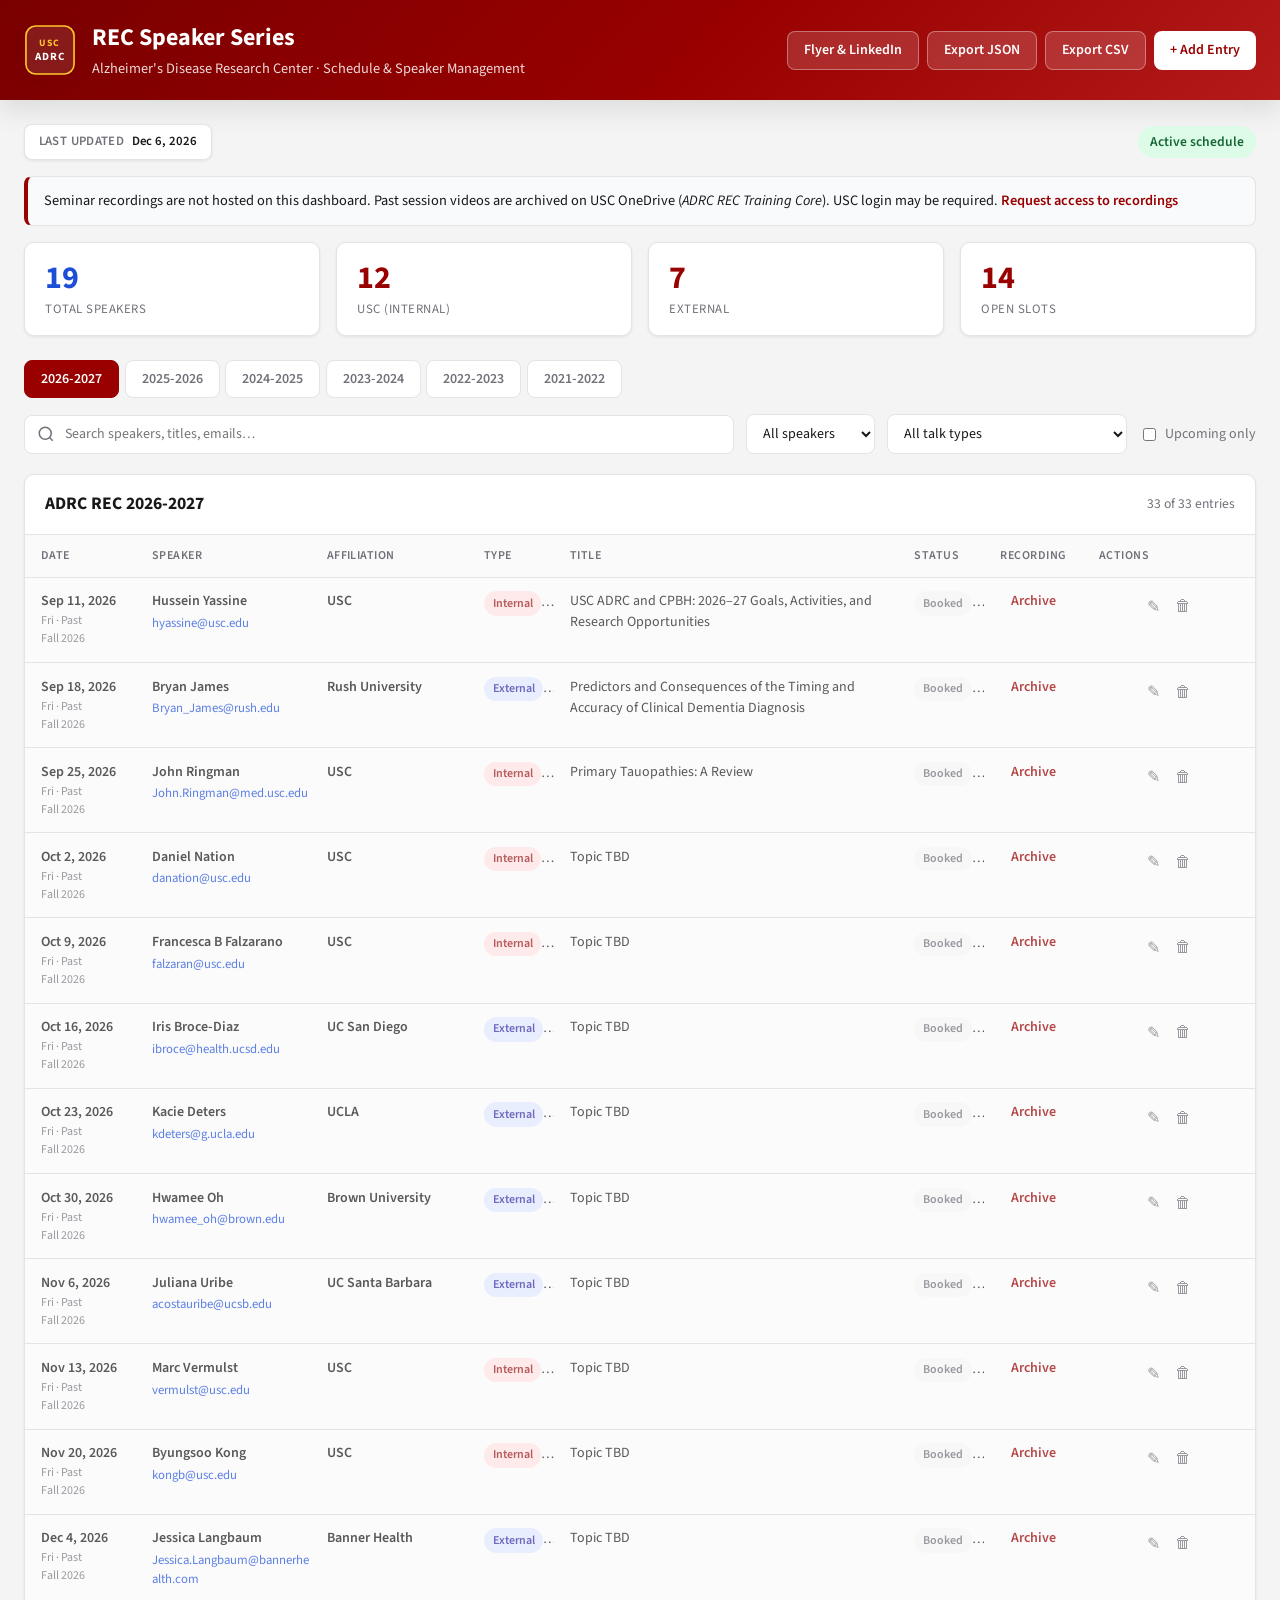
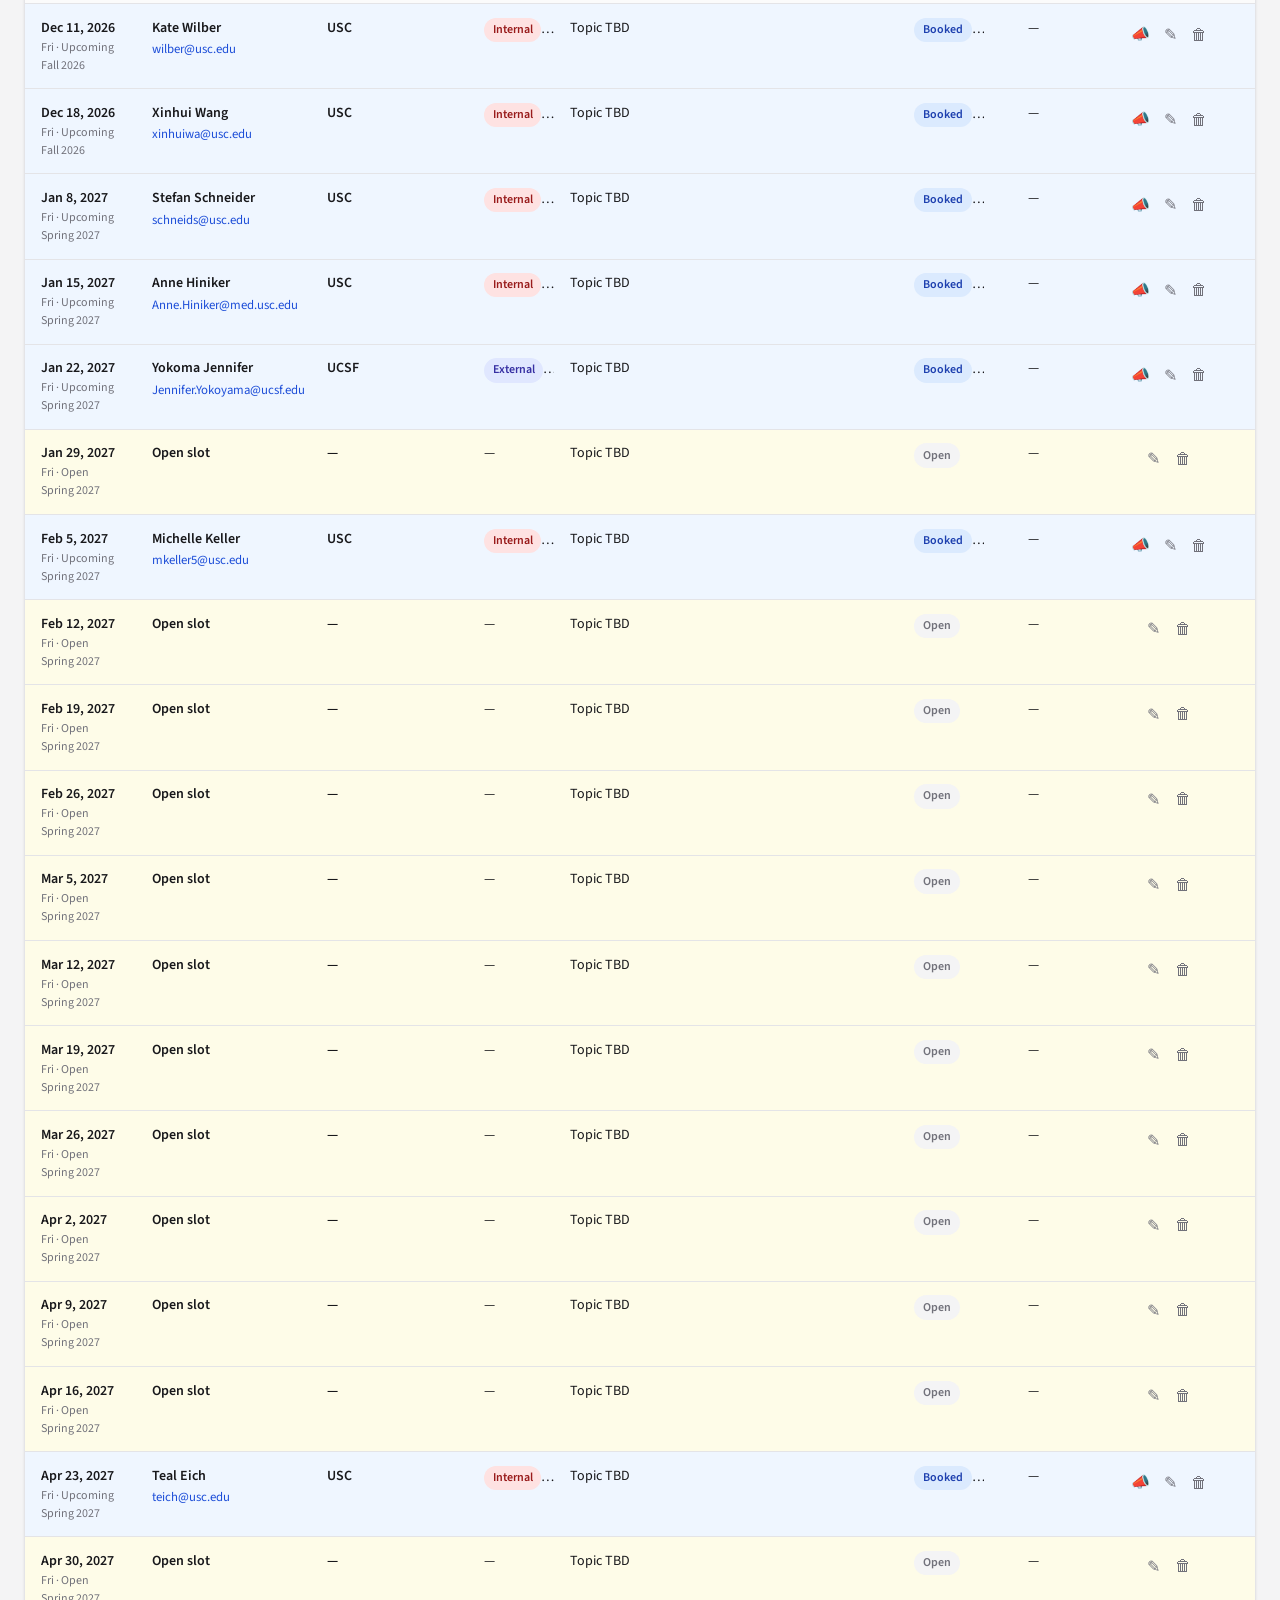
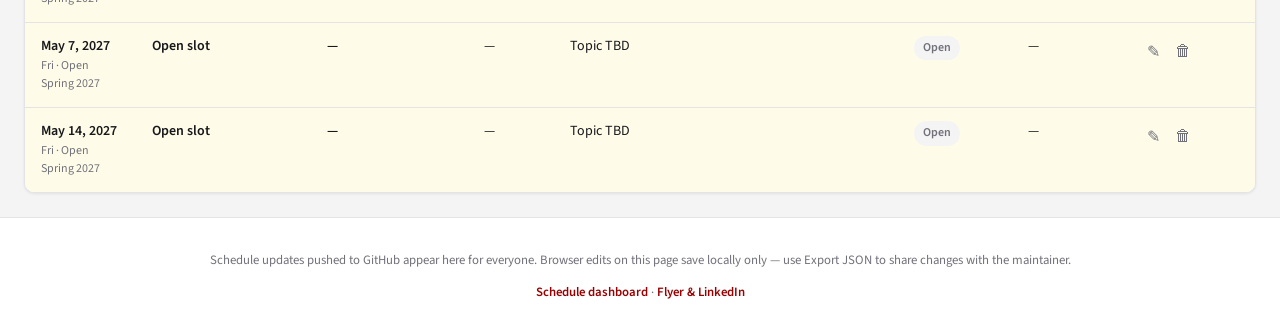
==== commit 8007bd54: "Add live dashboard and flyer links to README and site footer. Make both tools easy to find and share" ====
--- a/index.html
+++ b/index.html
@@ -7,7 +7,7 @@
   <meta http-equiv="Pragma" content="no-cache">
   <meta http-equiv="Expires" content="0">
   <title>ADRC REC Speaker Series Dashboard</title>
-  <link rel="stylesheet" href="css/styles.css?v=13">
+  <link rel="stylesheet" href="css/styles.css?v=14">
   <link rel="preconnect" href="https://fonts.googleapis.com">
   <link rel="preconnect" href="https://fonts.gstatic.com" crossorigin>
   <link href="https://fonts.googleapis.com/css2?family=Source+Sans+3:wght@400;500;600;700&display=swap" rel="stylesheet">
@@ -110,6 +110,11 @@
 
     <footer class="footer">
       <p>Schedule updates pushed to GitHub appear here for everyone. Browser edits on this page save locally only — use Export JSON to share changes with the maintainer.</p>
+      <p class="footer-links">
+        <a href="https://husseinyassinemd.github.io/adrc-rec-speaker-series/" target="_blank" rel="noopener noreferrer">Schedule dashboard</a>
+        ·
+        <a href="https://husseinyassinemd.github.io/adrc-rec-speaker-series/marketing.html" target="_blank" rel="noopener noreferrer">Flyer &amp; LinkedIn</a>
+      </p>
     </footer>
   </div>
 
--- a/css/styles.css
+++ b/css/styles.css
@@ -615,6 +615,20 @@
   font-size: 0.75rem;
 }
 
+.footer-links {
+  margin: 0.65rem 0 0;
+}
+
+.footer-links a {
+  color: var(--cardinal);
+  font-weight: 600;
+  text-decoration: none;
+}
+
+.footer-links a:hover {
+  text-decoration: underline;
+}
+
 /* Modal */
 .modal-overlay {
   position: fixed;
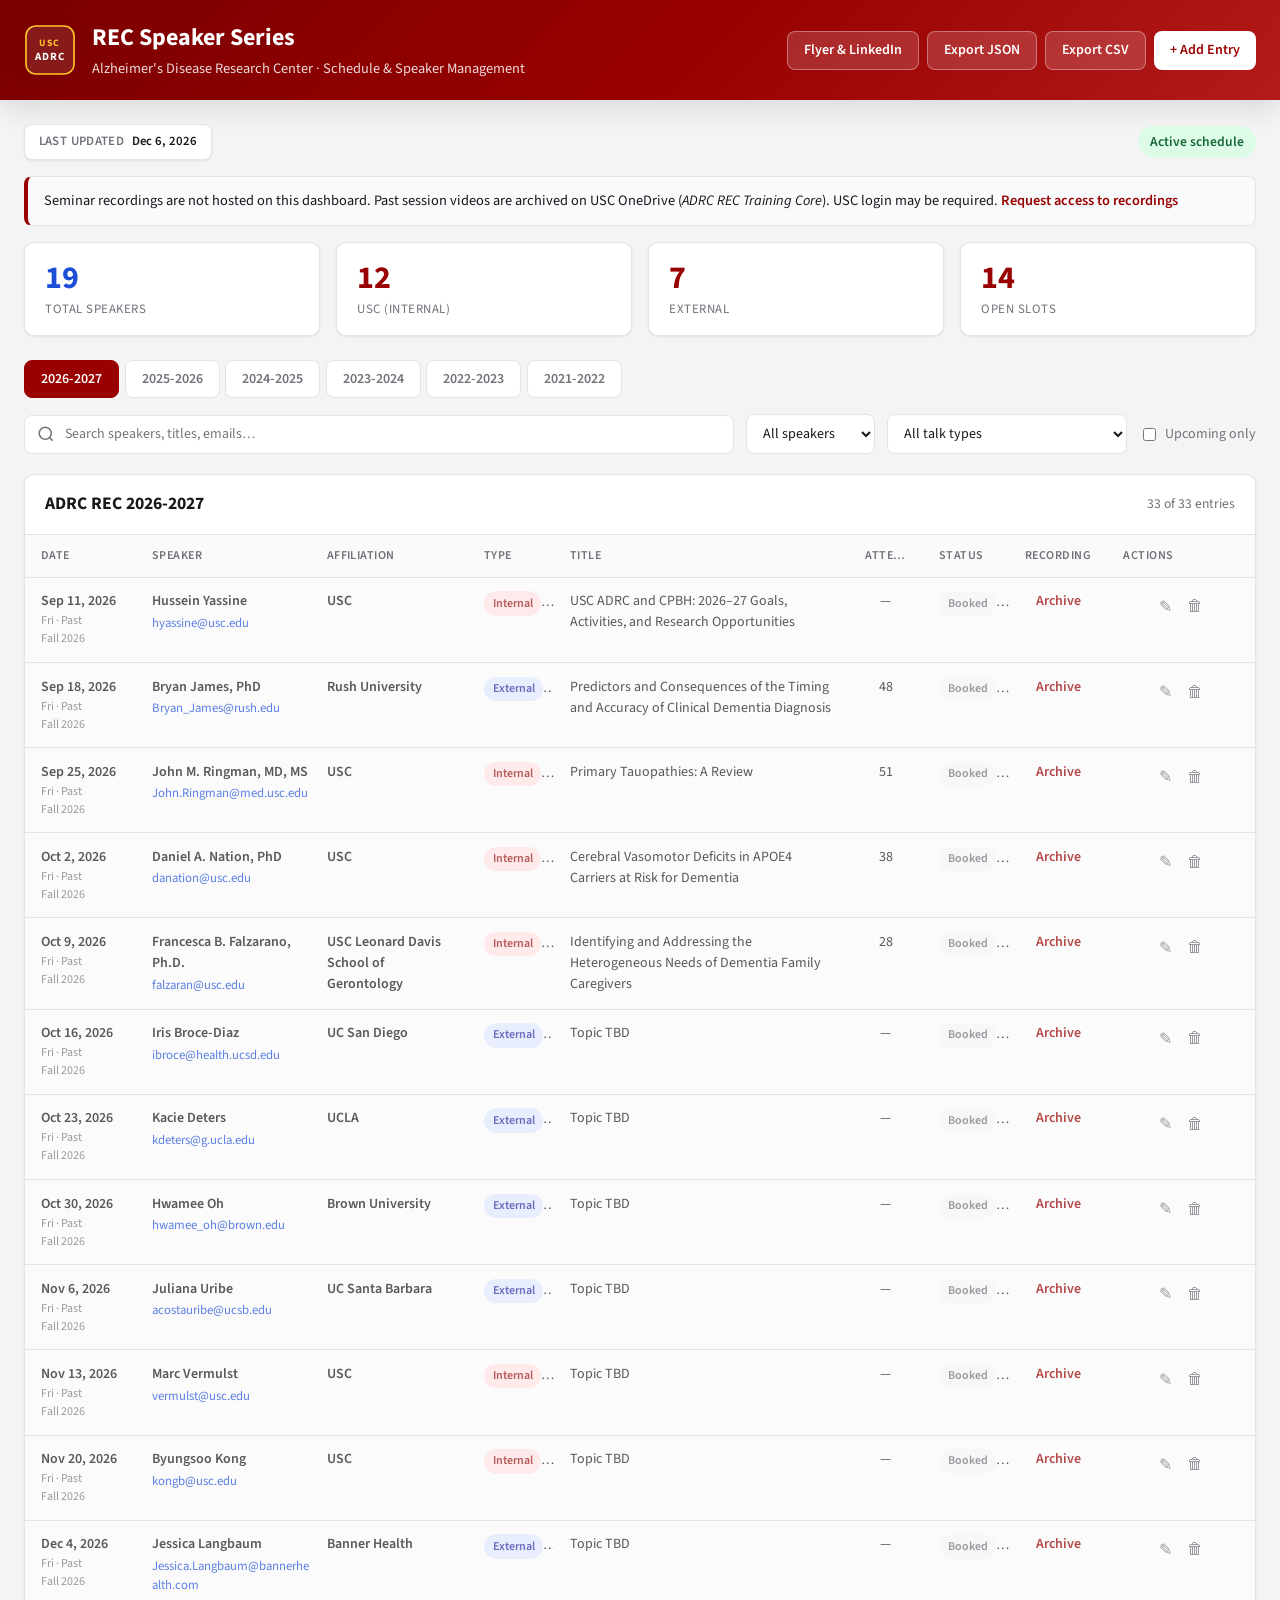
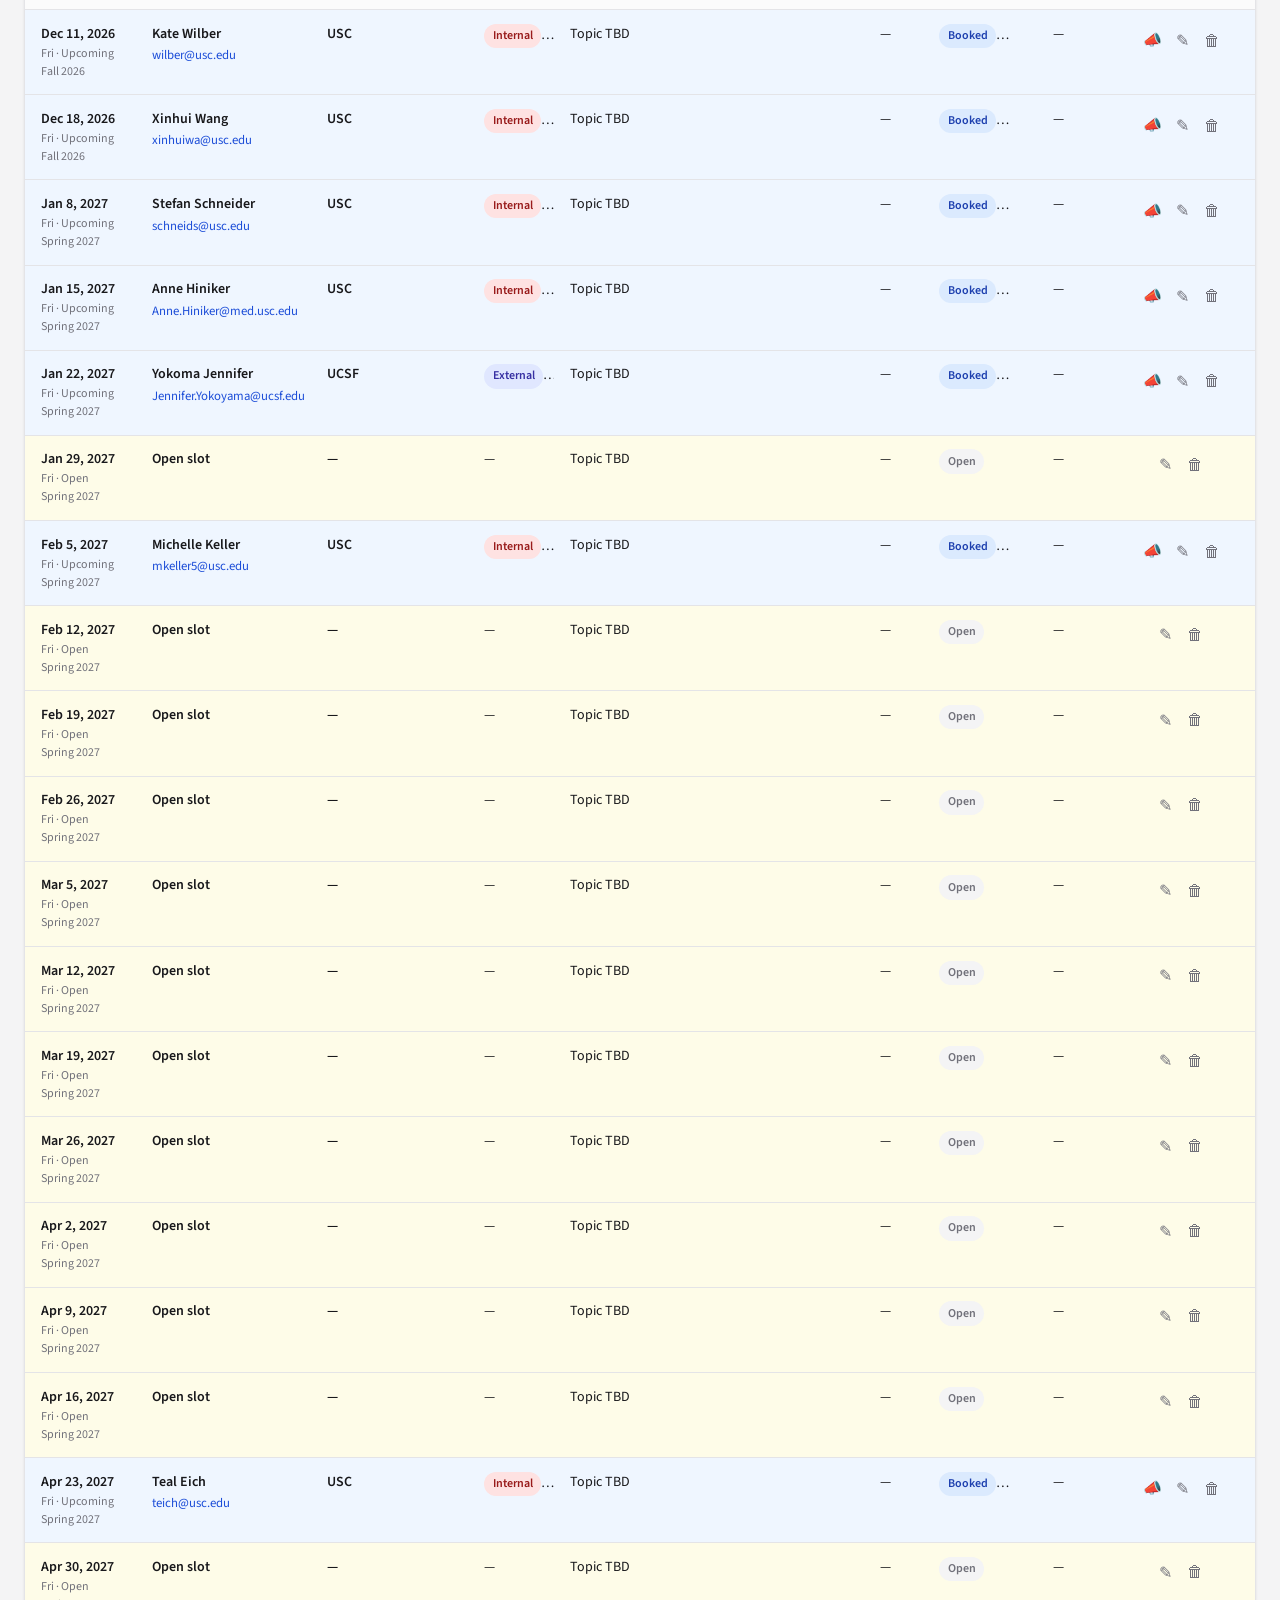
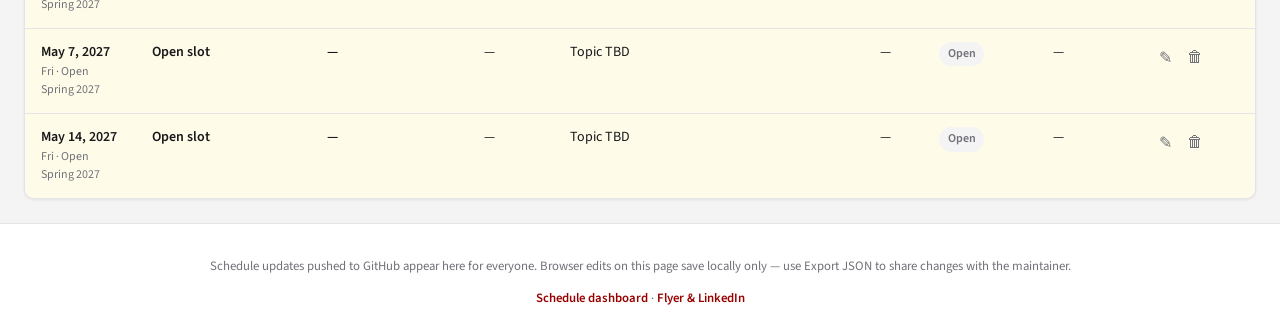
==== commit cef65612: "Add seminar topics, Zoom details, bios, and attendance for Fall 2026. Update Bryan James through Fal" ====
--- a/index.html
+++ b/index.html
@@ -93,6 +93,7 @@
                 <th class="col-affiliation">Affiliation</th>
                 <th class="col-type">Type</th>
                 <th class="col-title">Title</th>
+                <th class="col-attendance">Attendance</th>
                 <th class="col-status">Status</th>
                 <th class="col-recording">Recording</th>
                 <th class="col-actions actions-col">Actions</th>
@@ -210,6 +211,21 @@
             <label class="form-label" for="entry-meeting-time">Meeting time</label>
             <input type="text" id="entry-meeting-time" class="form-input" placeholder="Fridays · 1:00–2:00 PM Pacific Time">
           </div>
+
+          <div class="form-row">
+            <label class="form-label" for="entry-zoom-passcode">Zoom passcode <span class="form-optional">(optional)</span></label>
+            <input type="text" id="entry-zoom-passcode" class="form-input" placeholder="e.g. 615802" inputmode="numeric">
+          </div>
+
+          <div class="form-row">
+            <label class="form-label" for="entry-flyer-bio">Flyer description <span class="form-optional">(optional)</span></label>
+            <textarea id="entry-flyer-bio" class="form-input" rows="4" placeholder="Speaker bio for seminar flyer"></textarea>
+          </div>
+
+          <div class="form-row">
+            <label class="form-label" for="entry-attendance">Attendance <span class="form-optional">(optional)</span></label>
+            <input type="number" id="entry-attendance" class="form-input" min="0" step="1" placeholder="Live attendees">
+          </div>
         </fieldset>
 
         <div class="modal-footer">
--- a/css/styles.css
+++ b/css/styles.css
@@ -383,8 +383,15 @@
 .col-speaker { width: 15%; }
 .col-affiliation { width: 12%; }
 .col-type { width: 7%; }
-.col-title { width: 28%; }
+.col-title { width: 24%; }
+.col-attendance { width: 6%; text-align: center; }
 .col-status { width: 7%; }
+
+.attendance-cell {
+  text-align: center;
+  font-variant-numeric: tabular-nums;
+  color: var(--text);
+}
 .col-recording { width: 8%; }
 .col-actions { width: 7%; }
 
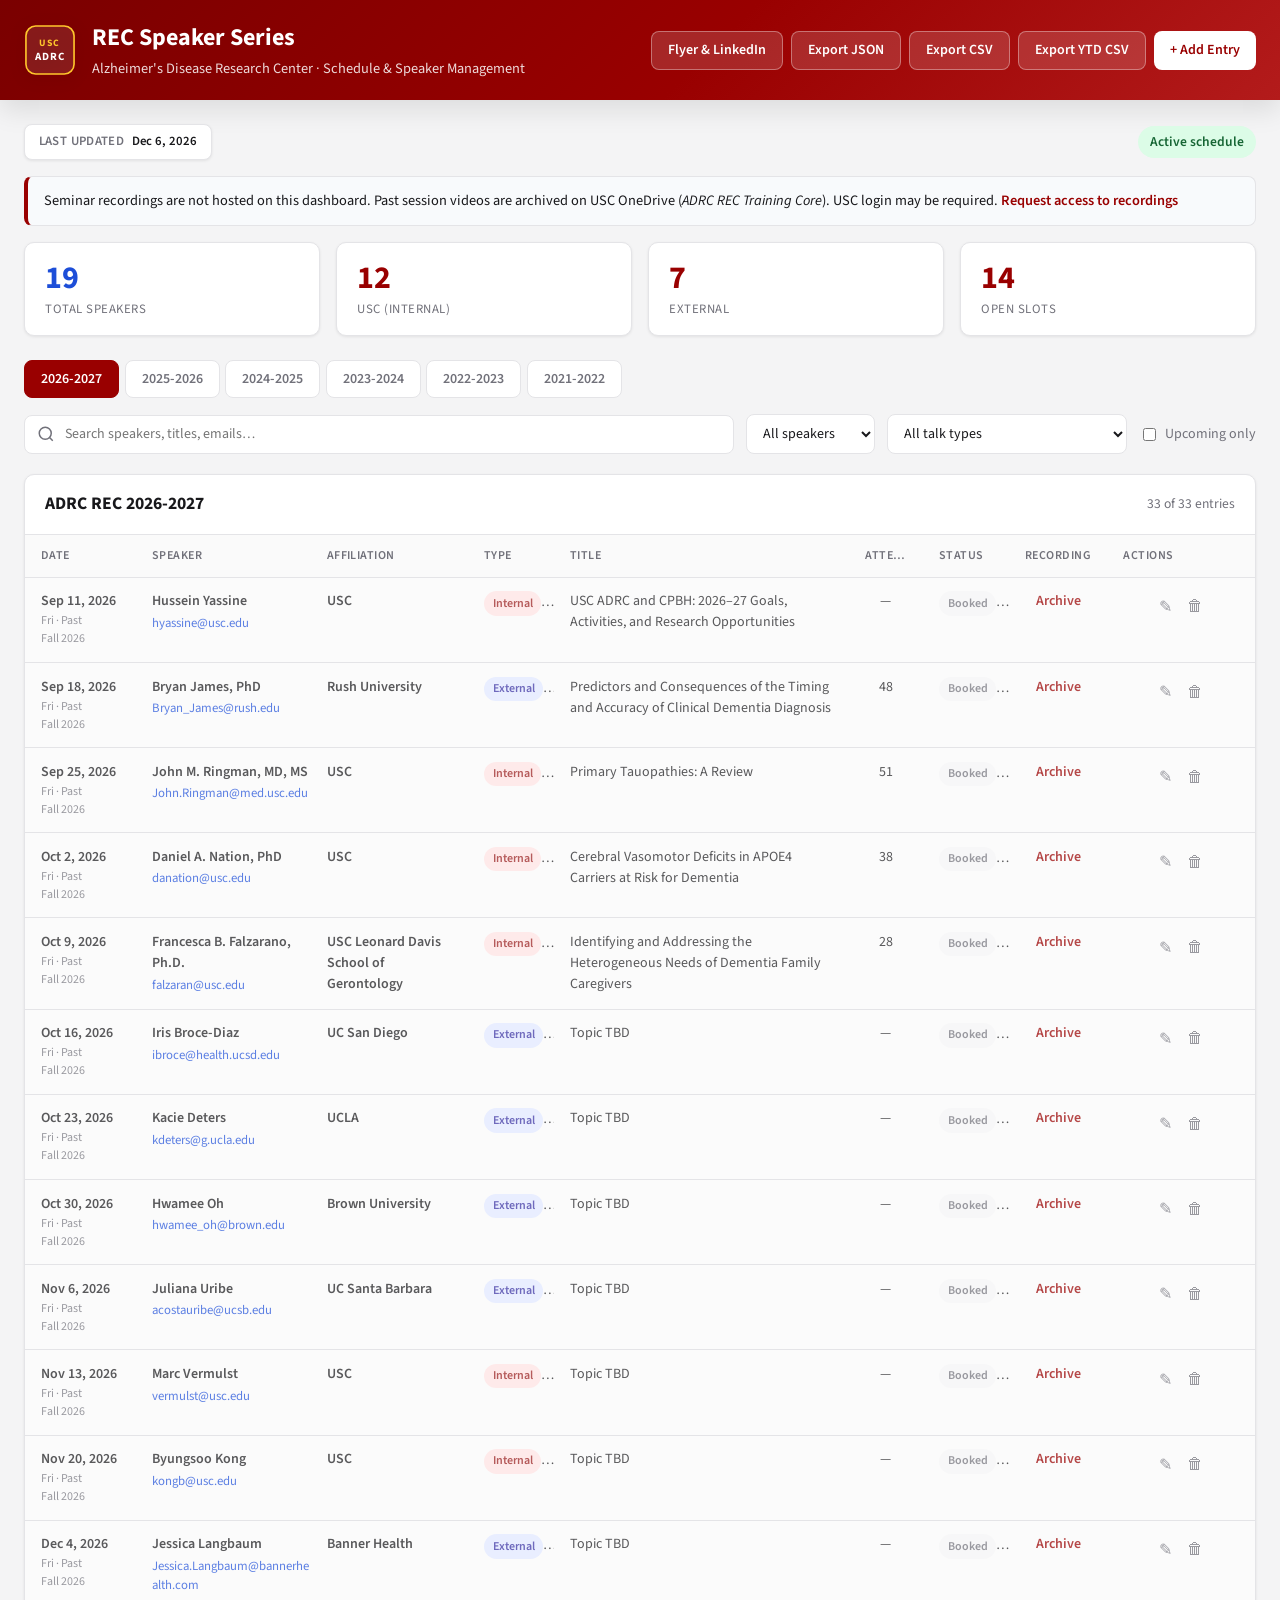
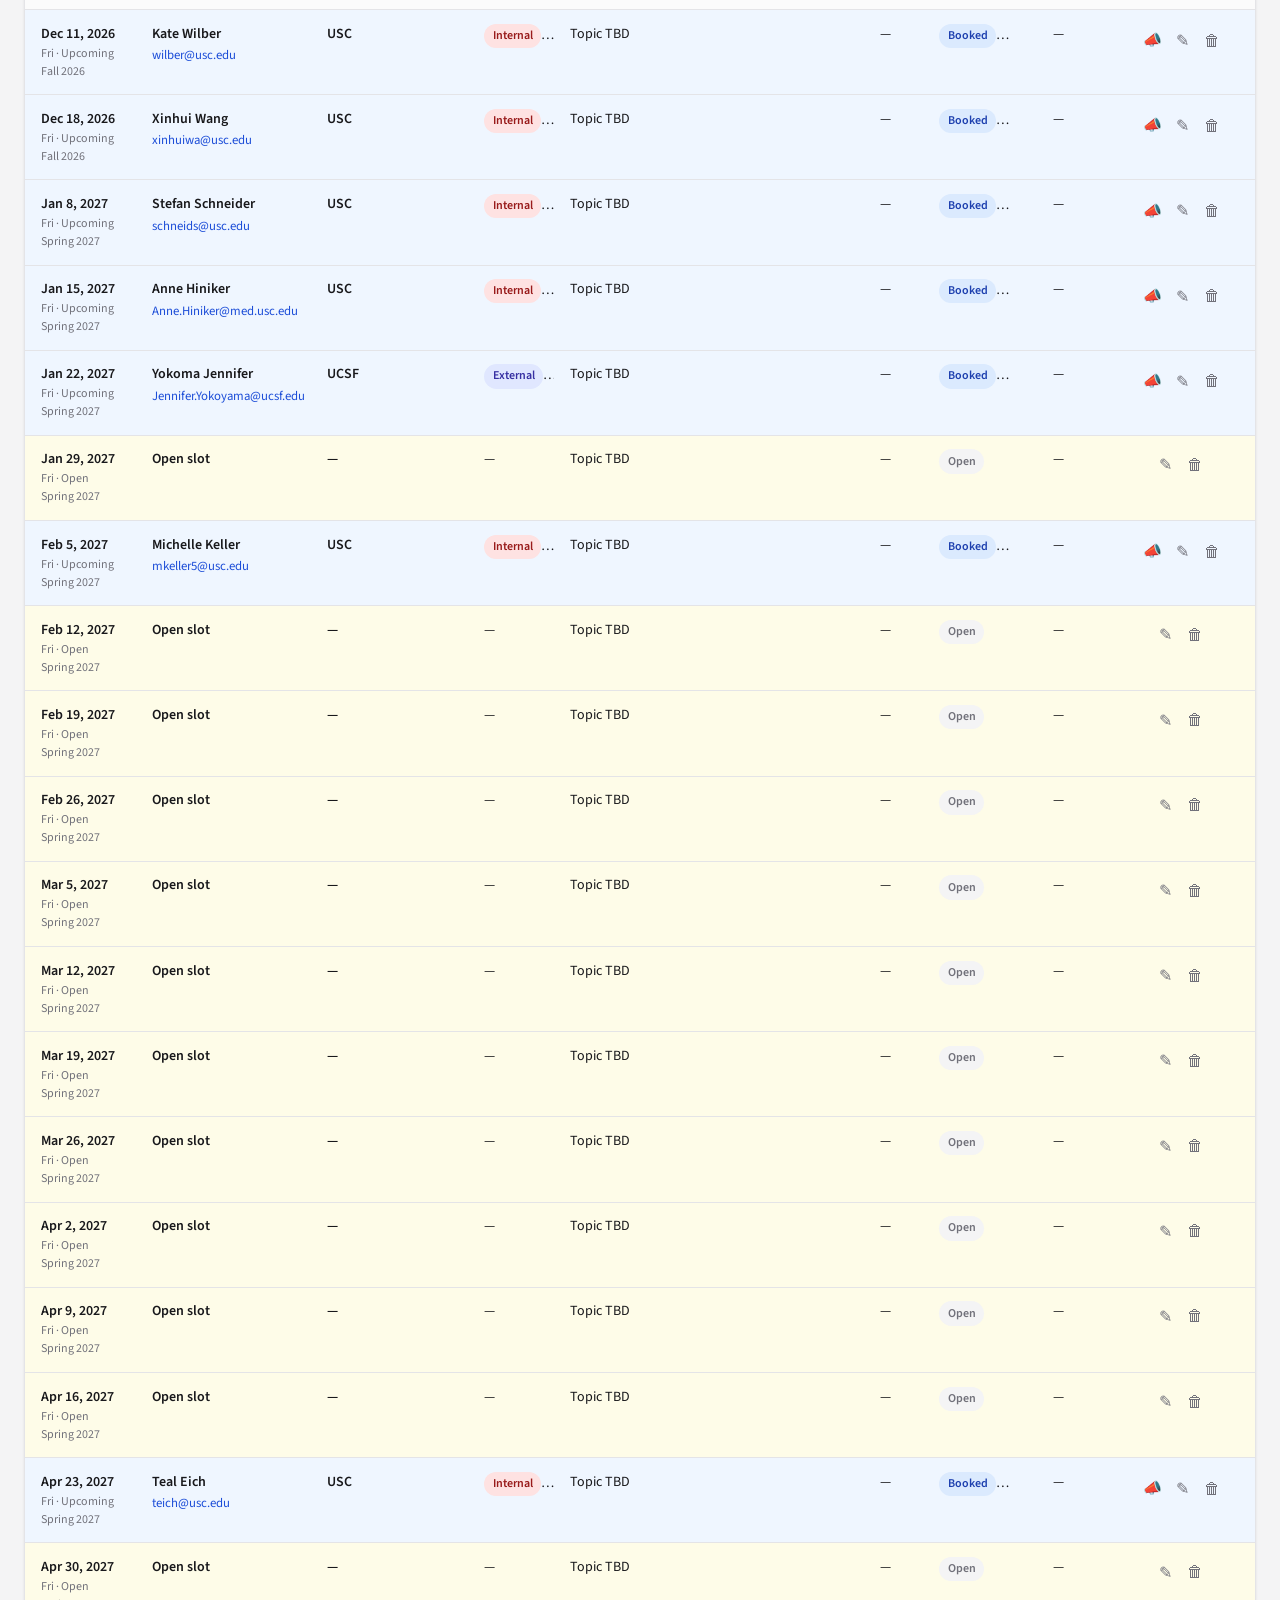
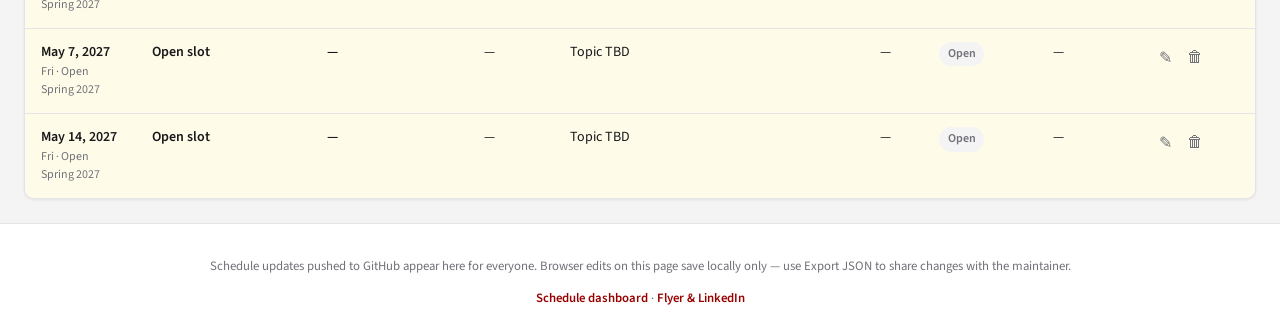
==== commit 71098f3e: "Fix 2026-2027 CSV export and add year-to-date download. Numeric attendance values were breaking the " ====
--- a/index.html
+++ b/index.html
@@ -7,7 +7,7 @@
   <meta http-equiv="Pragma" content="no-cache">
   <meta http-equiv="Expires" content="0">
   <title>ADRC REC Speaker Series Dashboard</title>
-  <link rel="stylesheet" href="css/styles.css?v=14">
+  <link rel="stylesheet" href="css/styles.css?v=16">
   <link rel="preconnect" href="https://fonts.googleapis.com">
   <link rel="preconnect" href="https://fonts.gstatic.com" crossorigin>
   <link href="https://fonts.googleapis.com/css2?family=Source+Sans+3:wght@400;500;600;700&display=swap" rel="stylesheet">
@@ -32,7 +32,8 @@
         <div class="header-actions">
           <a href="marketing.html" class="btn btn-secondary" id="nav-marketing">Flyer &amp; LinkedIn</a>
           <button type="button" class="btn btn-secondary" id="btn-export-json" title="Download JSON backup">Export JSON</button>
-          <button type="button" class="btn btn-secondary" id="btn-export-csv" title="Download CSV for current year">Export CSV</button>
+          <button type="button" class="btn btn-secondary" id="btn-export-csv" title="Download full-year CSV for the selected season">Export CSV</button>
+          <button type="button" class="btn btn-secondary" id="btn-export-csv-ytd" title="Download year-to-date CSV (talks through today)">Export YTD CSV</button>
           <button type="button" class="btn btn-primary" id="btn-add-entry">+ Add Entry</button>
         </div>
       </div>
@@ -242,6 +243,6 @@
   <div class="toast hidden" id="toast"></div>
 
   <script src="js/data-loader.js?v=2"></script>
-  <script src="js/app.js?v=14"></script>
+  <script src="js/app.js?v=16"></script>
 </body>
 </html>
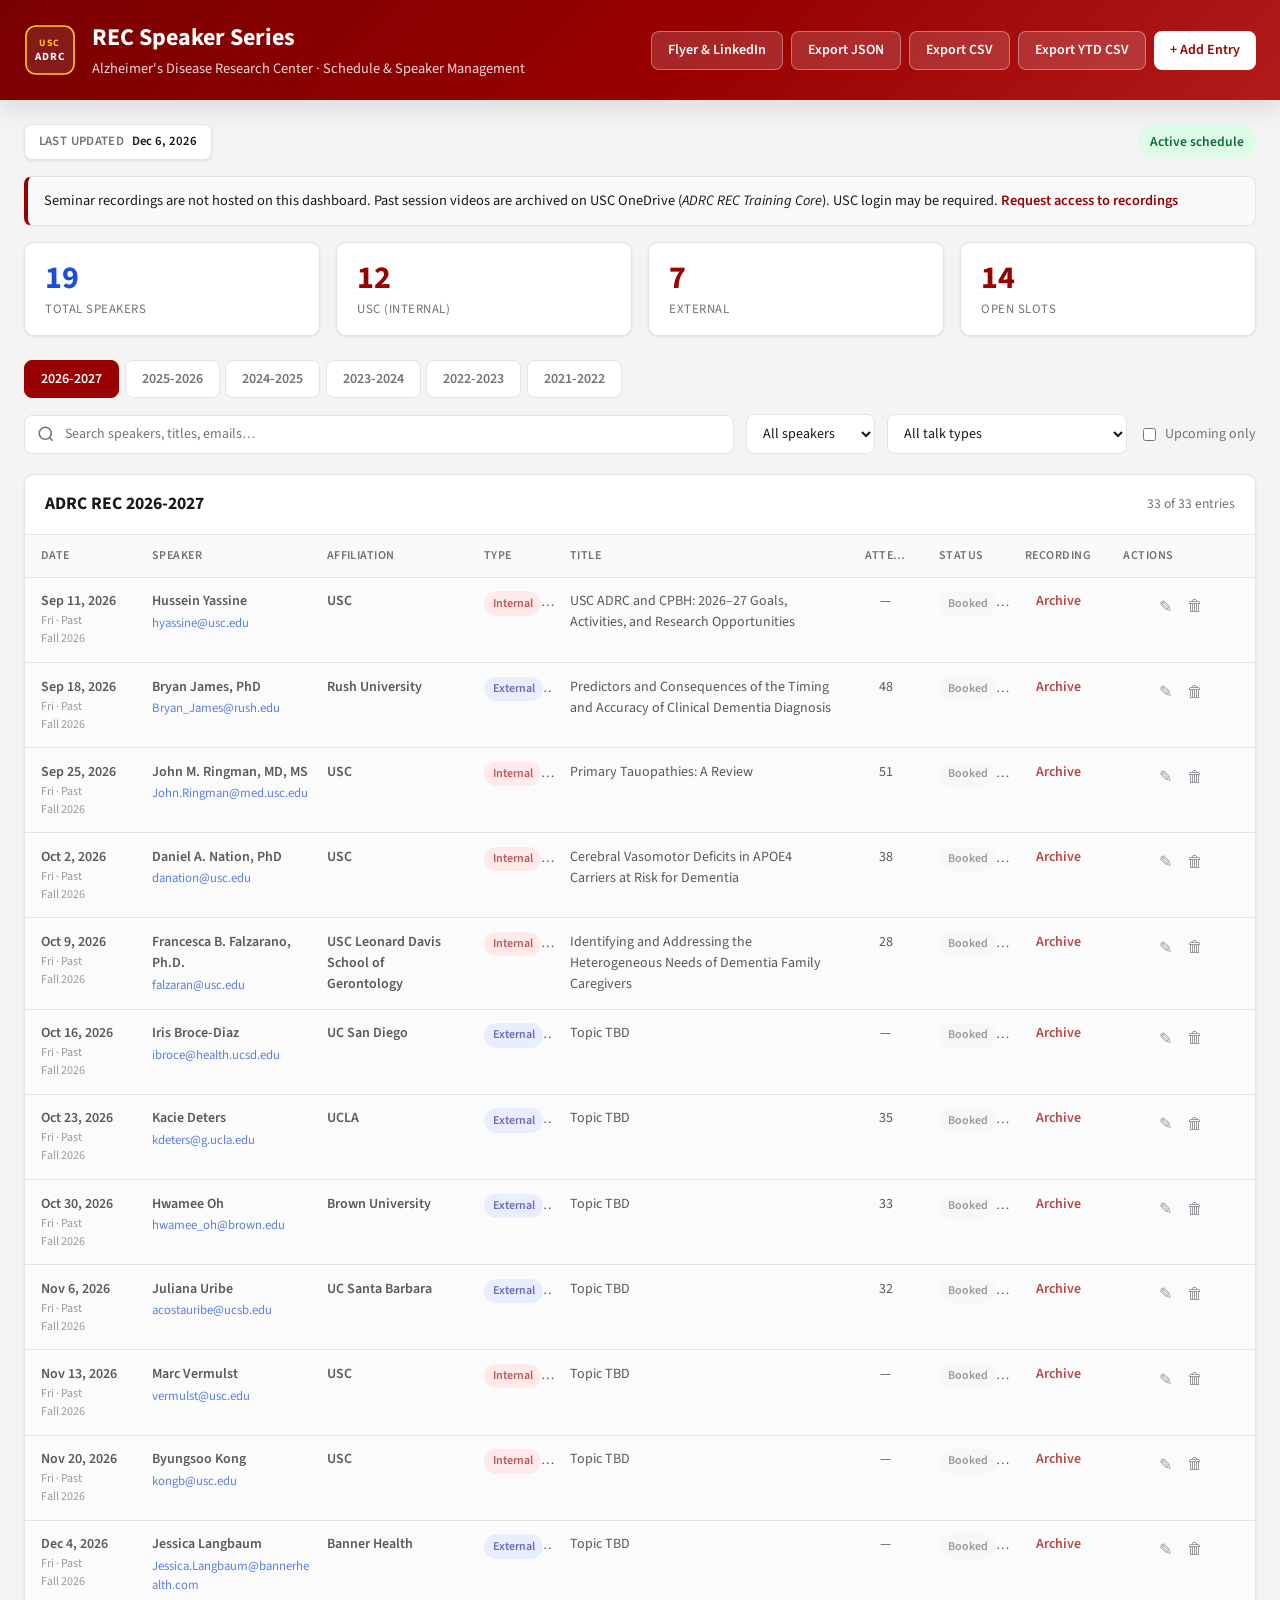
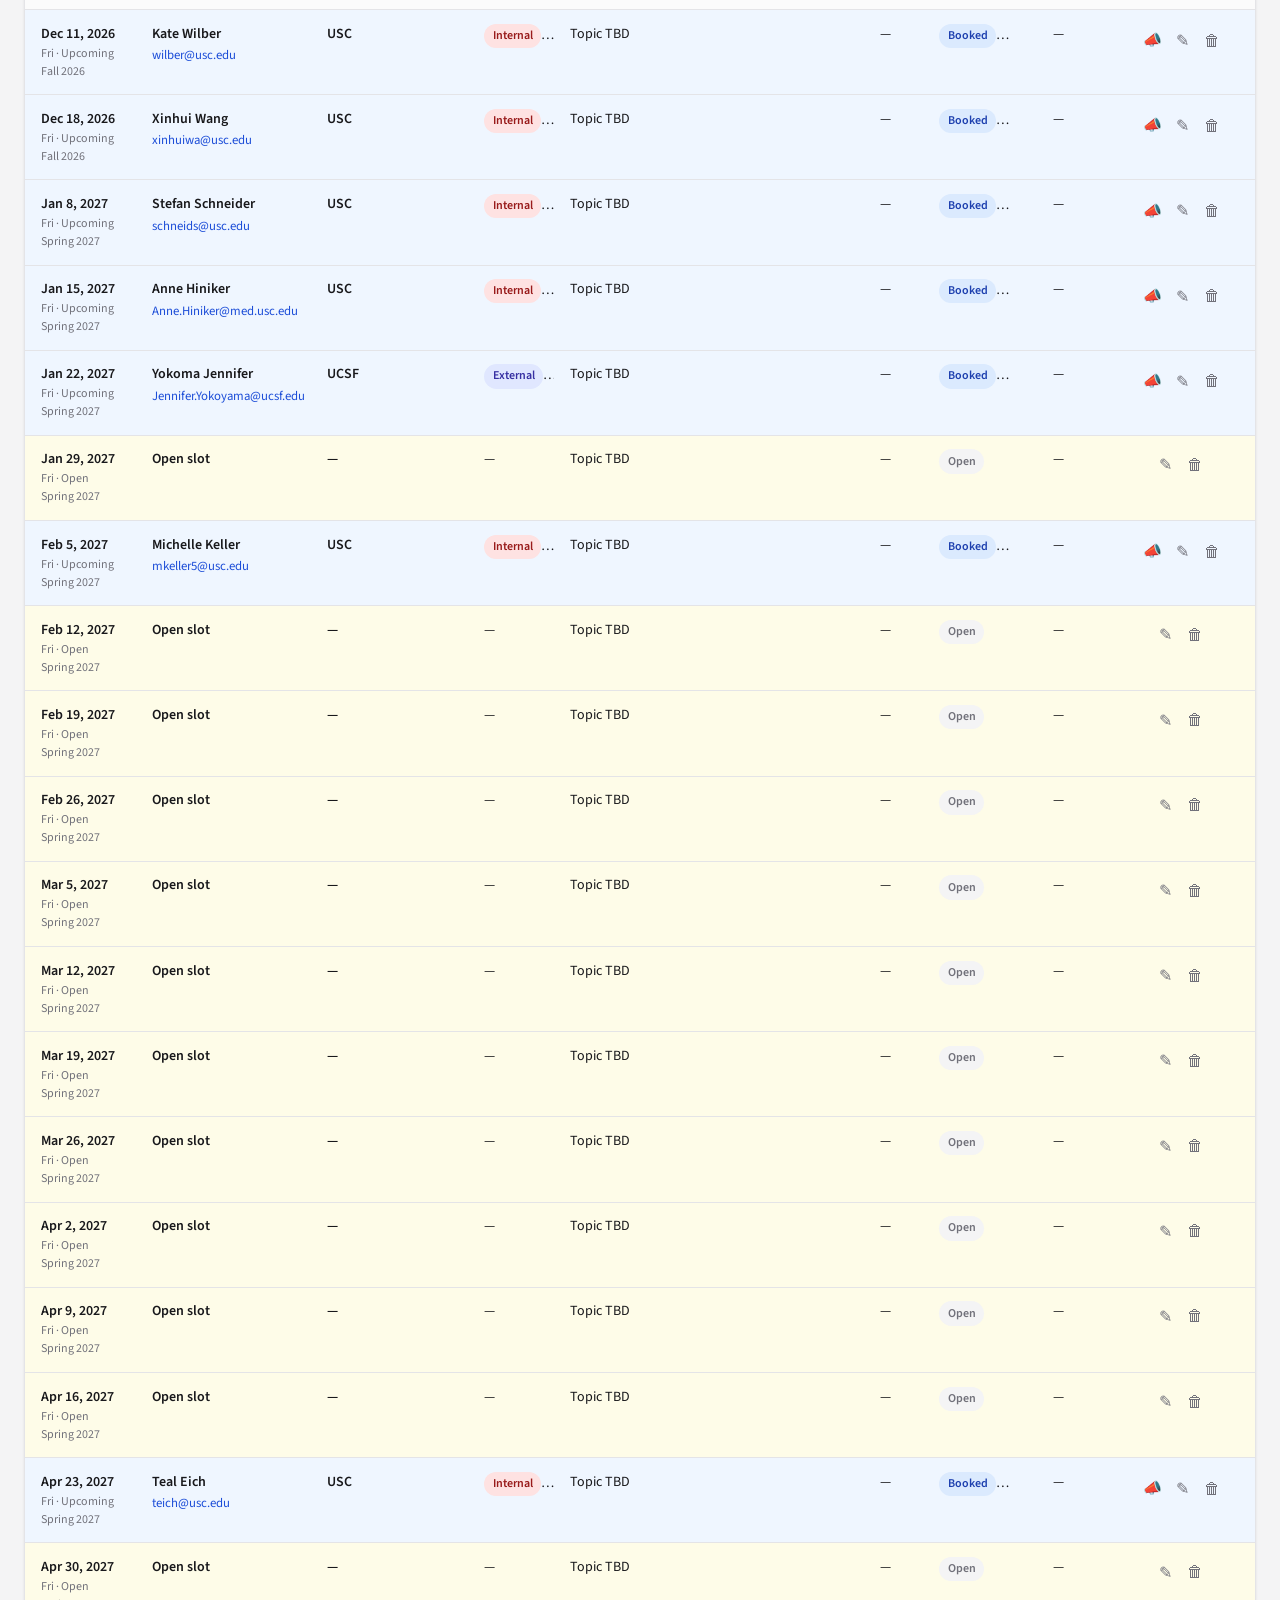
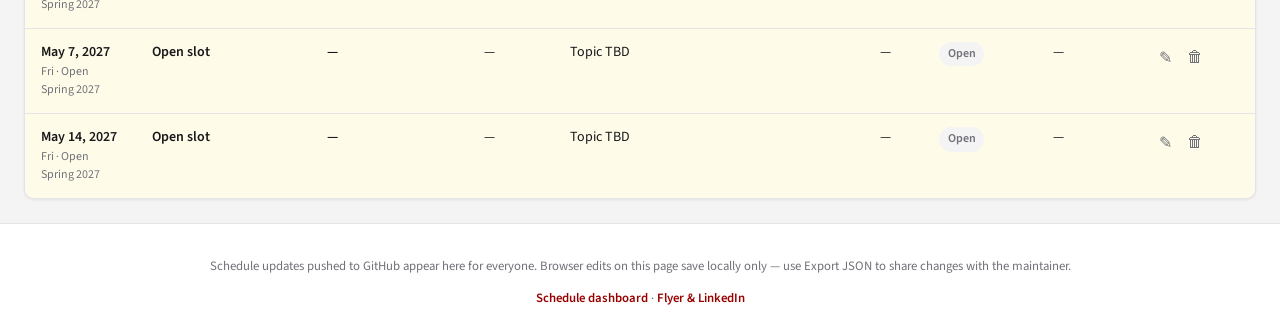
==== commit e84d4f38: "Bump data version so browsers reload latest speaker attendance. Clears stale localStorage caches aft" ====
--- a/index.html
+++ b/index.html
@@ -243,6 +243,6 @@
   <div class="toast hidden" id="toast"></div>
 
   <script src="js/data-loader.js?v=2"></script>
-  <script src="js/app.js?v=16"></script>
+  <script src="js/app.js?v=17"></script>
 </body>
 </html>
